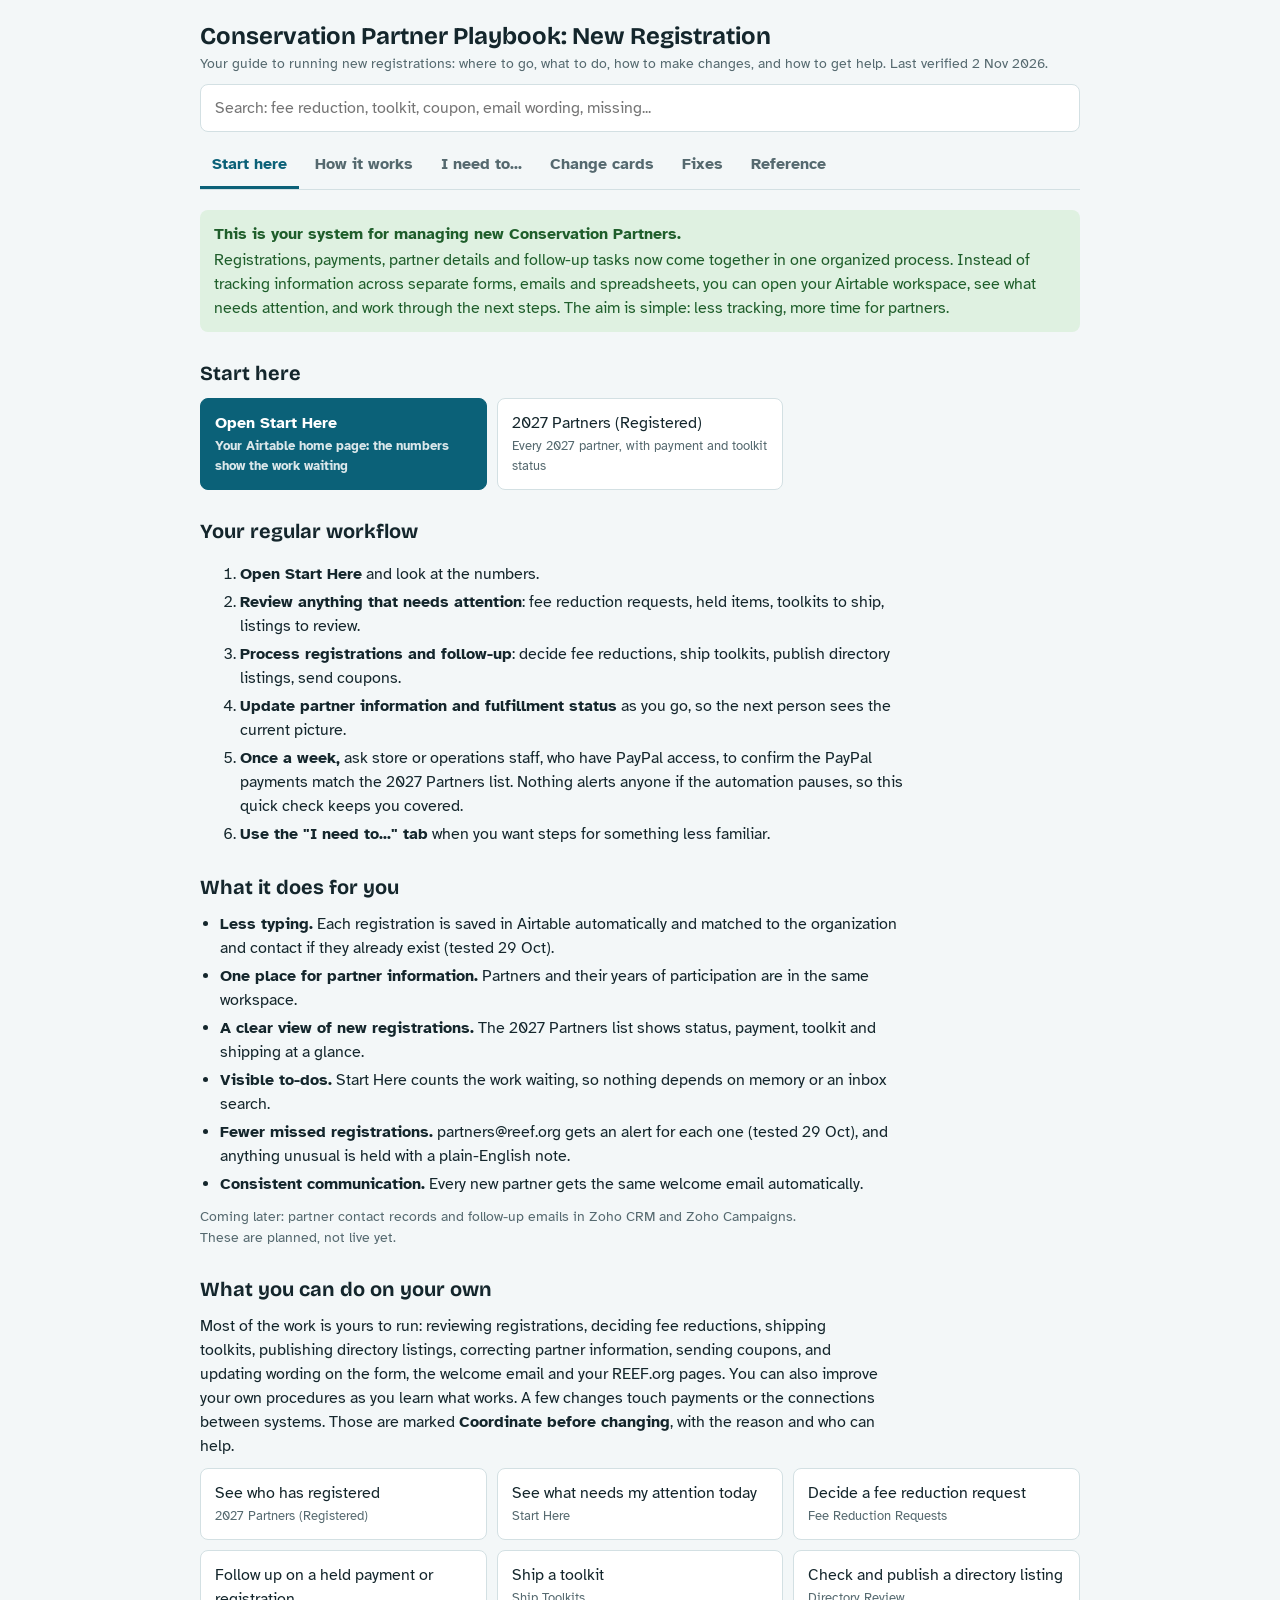
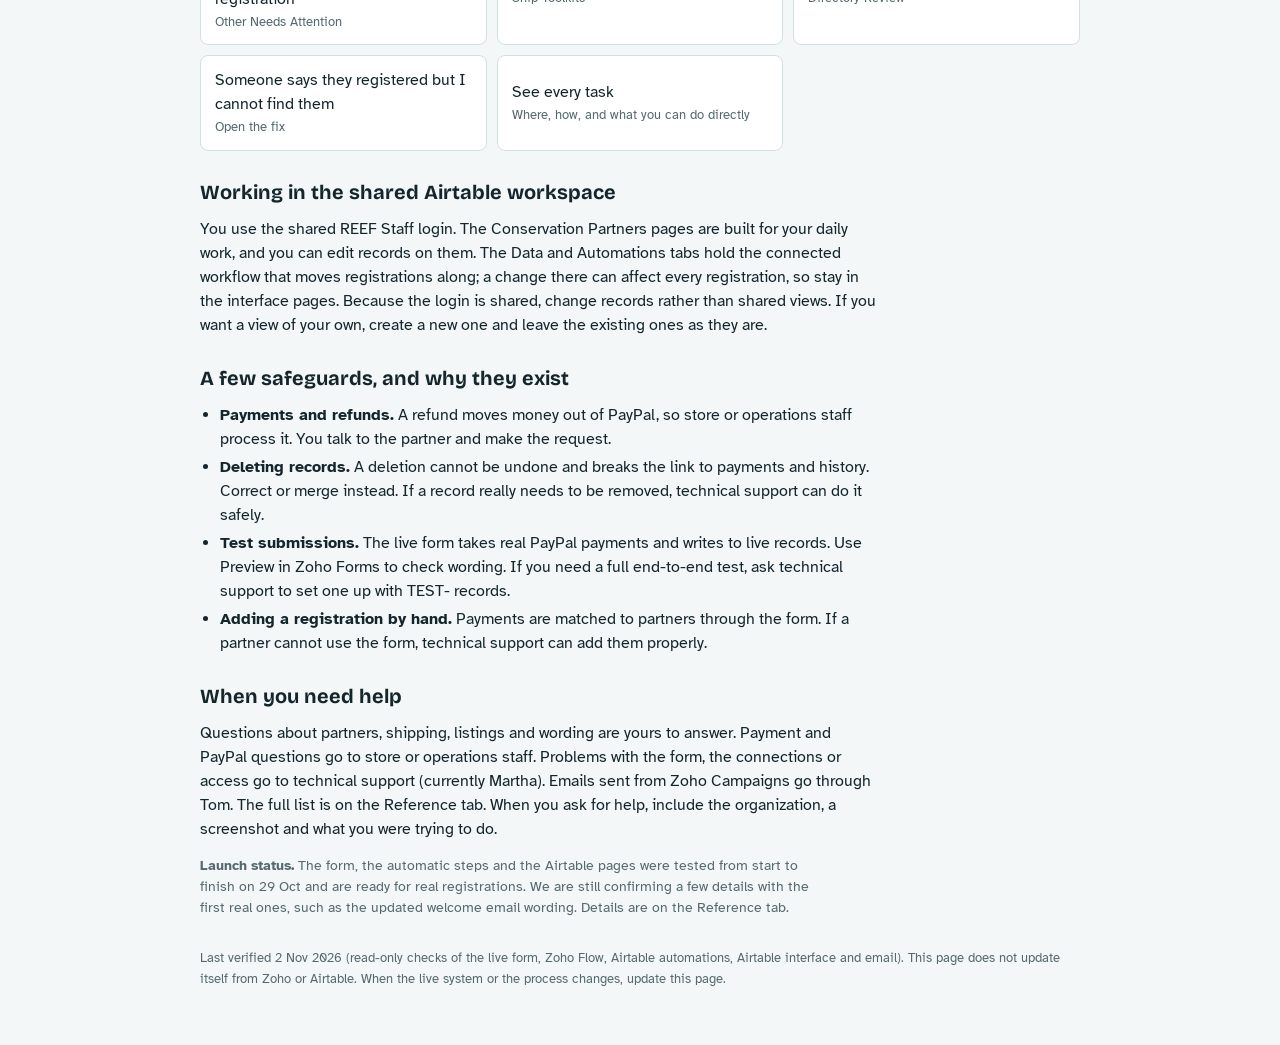
==== conservation-partners/new-registration/index.html @ e63ea948 "Initial commit: CP and Derby Program Manager Playbooks (clean history) Co-Authored-By: Claude Sonnet" ====
<!doctype html><html lang="en"><head><meta charset="utf-8"><meta name="viewport" content="width=device-width,initial-scale=1">
<title>Conservation Partner New Registration Playbook</title>
<meta name="claude:viewport-fit-sides" content="cover">
<link rel="stylesheet" href="https://fonts.googleapis.com/css2?family=Atkinson+Hyperlegible:wght@400;700&family=Bricolage+Grotesque:wght@600;700&display=swap">
<style>
/* Layout: sticky header with search and six tabs; one panel at a time; every answer is a collapsible card. */
:root{
  --bg:#f3f7f8; --surface:#ffffff; --fg:#14262c; --muted:#55696f; --line:#d3e0e3;
  --accent:#0b6178; --accent-fg:#ffffff; --accent-soft:#dff0f4;
  --ok-bg:#dff1e1; --ok-fg:#1f5e2b; --warn-bg:#fff0c9; --warn-fg:#6b4a00; --bad-bg:#fbdcd2; --bad-fg:#8a2a14;
  --plan-bg:#dce9f7; --plan-fg:#1d4a7a; --chk-bg:#e9e1f2; --chk-fg:#503074;
  --font-body:'Atkinson Hyperlegible',system-ui,-apple-system,'Segoe UI',sans-serif;
  --font-head:'Bricolage Grotesque','Atkinson Hyperlegible',system-ui,sans-serif;
}
@media (prefers-color-scheme:dark){:root:not([data-theme="light"]){
  --bg:#0f1b1f; --surface:#162529; --fg:#e4eef0; --muted:#9fb3b8; --line:#2a3f45;
  --accent:#5fc3dc; --accent-fg:#06232b; --accent-soft:#1b3a43;
  --ok-bg:#1c3a22; --ok-fg:#a9e0b1; --warn-bg:#40330c; --warn-fg:#f3d98a; --bad-bg:#4a2218; --bad-fg:#f5b5a3;
  --plan-bg:#1c3350; --plan-fg:#aac9ee; --chk-bg:#33264a; --chk-fg:#cdb6ea; color-scheme:dark}}
:root[data-theme="dark"]{
  --bg:#0f1b1f; --surface:#162529; --fg:#e4eef0; --muted:#9fb3b8; --line:#2a3f45;
  --accent:#5fc3dc; --accent-fg:#06232b; --accent-soft:#1b3a43;
  --ok-bg:#1c3a22; --ok-fg:#a9e0b1; --warn-bg:#40330c; --warn-fg:#f3d98a; --bad-bg:#4a2218; --bad-fg:#f5b5a3;
  --plan-bg:#1c3350; --plan-fg:#aac9ee; --chk-bg:#33264a; --chk-fg:#cdb6ea; color-scheme:dark}
*{box-sizing:border-box}
body{background:var(--bg);color:var(--fg);font-family:var(--font-body);font-size:16px;line-height:1.5;
  padding-left:max(16px,env(safe-area-inset-left,0px));padding-right:max(16px,env(safe-area-inset-right,0px));padding-block:0 48px}
a{color:var(--accent)}
.wrap{max-width:880px;margin:0 auto}
header{position:sticky;top:env(safe-area-inset-top,0px);background:var(--bg);z-index:5;padding:14px 0 0;border-bottom:1px solid var(--line)}
body::before{content:"";position:fixed;inset:0 0 auto;height:env(safe-area-inset-top,0px);background:var(--bg);z-index:10}
h1{font-family:var(--font-head);font-size:1.5rem;line-height:1.2;margin:0;text-wrap:balance}
.sub{color:var(--muted);font-size:.9rem;margin:2px 0 10px}
.search{width:100%;padding:11px 14px;border:1.5px solid var(--line);border-radius:8px;background:var(--surface);color:var(--fg);font:inherit}
.search:focus,.tab:focus-visible,summary:focus-visible,.btn:focus-visible,a:focus-visible{outline:3px solid var(--accent);outline-offset:2px}
nav{display:flex;gap:4px;overflow-x:auto;margin-top:10px;padding-bottom:0}
.tab{border:0;background:none;color:var(--muted);font:inherit;font-weight:700;padding:10px 12px;border-bottom:3px solid transparent;cursor:pointer;white-space:nowrap}
.tab[aria-selected="true"]{color:var(--accent);border-bottom-color:var(--accent)}
main{padding-top:20px}
.panel[hidden]{display:none!important}
h2{font-family:var(--font-head);font-size:1.25rem;margin:26px 0 10px;text-wrap:balance}
h2:first-child{margin-top:0}
p{margin:0 0 10px;max-width:68ch}
.banner{background:var(--warn-bg);color:var(--warn-fg);border-radius:8px;padding:12px 14px;margin-bottom:18px}
.banner b{display:block;margin-bottom:2px}
.grid{display:grid;grid-template-columns:repeat(auto-fill,minmax(250px,1fr));gap:10px}
.btn{display:block;text-align:left;border:1.5px solid var(--line);background:var(--surface);color:var(--fg);padding:12px 14px;border-radius:8px;font:inherit;cursor:pointer;text-decoration:none;min-width:0}
.btn:hover{border-color:var(--accent)}
.btn small{display:block;color:var(--muted);font-size:.82rem;margin-top:2px}
.btn.primary{background:var(--accent);color:var(--accent-fg);border-color:var(--accent);font-weight:700}
.flow{display:flex;gap:8px;align-items:stretch;flex-wrap:wrap;margin:6px 0 4px}
.step{flex:1 1 150px;min-width:0;border:2px solid var(--line);border-radius:10px;padding:10px 12px;background:var(--surface)}
.step b{display:block;font-size:.95rem}.step span{font-size:.84rem;color:var(--muted)}
.step em{display:block;font-style:normal;font-size:.72rem;font-weight:700;letter-spacing:.06em;text-transform:uppercase;margin-top:6px}
.step.use{border-color:#1f78b4}.step.you{border-color:#2e8b3d;background:var(--ok-bg)}.step.back{border-style:dashed}
.arrow{align-self:center;color:var(--muted);font-weight:700}
.later{margin-top:6px;border:2px dashed #c27c00;border-radius:10px;padding:10px 12px;background:var(--surface);font-size:.9rem}
details{background:var(--surface);border:1px solid var(--line);border-radius:8px;margin-bottom:8px}
summary{cursor:pointer;padding:12px 14px;font-weight:700;list-style:none;display:flex;gap:8px;align-items:center;flex-wrap:wrap}
summary::-webkit-details-marker{display:none}
summary::before{content:"\25B8";color:var(--accent);flex:0 0 auto}
details[open]>summary::before{content:"\25BE"}
.star{color:var(--accent)}
.body{padding:0 14px 14px;border-top:1px solid var(--line)}
.row{display:grid;grid-template-columns:130px 1fr;gap:4px 12px;padding:8px 0;border-bottom:1px solid var(--line)}
.row:last-child{border-bottom:0}
.row dt{color:var(--muted);font-size:.85rem;font-weight:700;margin:0}.row dd{margin:0;min-width:0;overflow-wrap:anywhere}
@media (max-width:520px){.row{grid-template-columns:1fr}}
.pill{display:inline-block;font-size:.74rem;font-weight:700;padding:2px 9px;border-radius:99px;white-space:nowrap}
.p-ok{background:var(--ok-bg);color:var(--ok-fg)}.p-warn{background:var(--warn-bg);color:var(--warn-fg)}.p-bad{background:var(--bad-bg);color:var(--bad-fg)}
.p-plan{background:var(--plan-bg);color:var(--plan-fg)}.p-chk{background:var(--chk-bg);color:var(--chk-fg)}
.filters{display:flex;gap:6px;flex-wrap:wrap;margin:0 0 12px}
.chip{border:1.5px solid var(--line);background:var(--surface);color:var(--fg);padding:6px 12px;border-radius:99px;font:inherit;font-size:.88rem;cursor:pointer}
.chip[aria-pressed="true"]{background:var(--accent);color:var(--accent-fg);border-color:var(--accent)}
.tablewrap{overflow-x:auto;border:1px solid var(--line);border-radius:8px;background:var(--surface);margin-bottom:12px}
table{border-collapse:collapse;width:100%;font-size:.9rem;min-width:520px}
th,td{text-align:left;padding:8px 10px;border-bottom:1px solid var(--line);vertical-align:top}
th{font-size:.78rem;text-transform:uppercase;letter-spacing:.05em;color:var(--muted)}
ul{padding-left:20px;margin:0 0 10px}li{margin-bottom:4px;max-width:68ch}
.note{color:var(--muted);font-size:.88rem}
.empty{color:var(--muted);padding:12px 0}
.legend{display:flex;flex-wrap:wrap;gap:6px;margin:6px 0 14px}
footer{margin-top:30px;color:var(--muted);font-size:.84rem}
@media (prefers-reduced-motion:reduce){*{scroll-behavior:auto!important}}
</style></head><body>
<style>.p-none{background:var(--line);color:var(--fg)}.p-plan.calm{opacity:.95}</style>
<div class="wrap">
<header>
  <h1>Conservation Partner Playbook: New Registration</h1>
  <div class="sub">Your guide to running new registrations: where to go, what to do, how to make changes, and how to get help. Last verified 2 Nov 2026.</div>
  <label for="q" class="note" style="position:absolute;left:-9999px">Search the playbook</label>
  <input id="q" class="search" type="search" placeholder="Search: fee reduction, toolkit, coupon, email wording, missing..." autocomplete="off">
  <nav id="tabs" role="tablist" aria-label="Playbook sections"></nav>
</header>
<main>

<section class="panel" id="p-start" role="tabpanel">
  <div class="banner" style="background:var(--ok-bg);color:var(--ok-fg)"><b>This is your system for managing new Conservation Partners.</b>Registrations, payments, partner details and follow-up tasks now come together in one organized process. Instead of tracking information across separate forms, emails and spreadsheets, you can open your Airtable workspace, see what needs attention, and work through the next steps. The aim is simple: less tracking, more time for partners.</div>

  <h2>Start here</h2>
  <div class="grid">
    <a class="btn primary" href="https://airtable.com/appCK2qlT3WHdhYKd/pbd5waKvxaMP432vF/pagVETHNblPbxwTxn" target="_blank" rel="noopener">Open Start Here<small style="color:inherit;opacity:.85">Your Airtable home page: the numbers show the work waiting</small></a>
    <a class="btn" href="https://airtable.com/appCK2qlT3WHdhYKd/pbd5waKvxaMP432vF/pagQgCykQHXegEe9K" target="_blank" rel="noopener">2027 Partners (Registered)<small>Every 2027 partner, with payment and toolkit status</small></a>
  </div>

  <h2>Your regular workflow</h2>
  <ol>
    <li><b>Open Start Here</b> and look at the numbers.</li>
    <li><b>Review anything that needs attention</b>: fee reduction requests, held items, toolkits to ship, listings to review.</li>
    <li><b>Process registrations and follow-up</b>: decide fee reductions, ship toolkits, publish directory listings, send coupons.</li>
    <li><b>Update partner information and fulfillment status</b> as you go, so the next person sees the current picture.</li>
    <li><b>Once a week,</b> ask store or operations staff, who have PayPal access, to confirm the PayPal payments match the 2027 Partners list. Nothing alerts anyone if the automation pauses, so this quick check keeps you covered.</li>
    <li><b>Use the "I need to..." tab</b> when you want steps for something less familiar.</li>
  </ol>

  <h2>What it does for you</h2>
  <ul>
    <li><b>Less typing.</b> Each registration is saved in Airtable automatically and matched to the organization and contact if they already exist (tested 29 Oct).</li>
    <li><b>One place for partner information.</b> Partners and their years of participation are in the same workspace.</li>
    <li><b>A clear view of new registrations.</b> The 2027 Partners list shows status, payment, toolkit and shipping at a glance.</li>
    <li><b>Visible to-dos.</b> Start Here counts the work waiting, so nothing depends on memory or an inbox search.</li>
    <li><b>Fewer missed registrations.</b> partners@reef.org gets an alert for each one (tested 29 Oct), and anything unusual is held with a plain-English note.</li>
    <li><b>Consistent communication.</b> Every new partner gets the same welcome email automatically.</li>
  </ul>
  <p class="note">Coming later: partner contact records and follow-up emails in Zoho CRM and Zoho Campaigns. These are planned, not live yet.</p>

  <h2>What you can do on your own</h2>
  <p>Most of the work is yours to run: reviewing registrations, deciding fee reductions, shipping toolkits, publishing directory listings, correcting partner information, sending coupons, and updating wording on the form, the welcome email and your REEF.org pages. You can also improve your own procedures as you learn what works. A few changes touch payments or the connections between systems. Those are marked <b>Coordinate before changing</b>, with the reason and who can help.</p>
  <div class="grid" id="finder"></div>

  <h2>Working in the shared Airtable workspace</h2>
  <p>You use the shared REEF Staff login. The Conservation Partners pages are built for your daily work, and you can edit records on them. The Data and Automations tabs hold the connected workflow that moves registrations along; a change there can affect every registration, so stay in the interface pages. Because the login is shared, change records rather than shared views. If you want a view of your own, create a new one and leave the existing ones as they are.</p>

  <h2>A few safeguards, and why they exist</h2>
  <ul>
    <li><b>Payments and refunds.</b> A refund moves money out of PayPal, so store or operations staff process it. You talk to the partner and make the request.</li>
    <li><b>Deleting records.</b> A deletion cannot be undone and breaks the link to payments and history. Correct or merge instead. If a record really needs to be removed, technical support can do it safely.</li>
    <li><b>Test submissions.</b> The live form takes real PayPal payments and writes to live records. Use Preview in Zoho Forms to check wording. If you need a full end-to-end test, ask technical support to set one up with TEST- records.</li>
    <li><b>Adding a registration by hand.</b> Payments are matched to partners through the form. If a partner cannot use the form, technical support can add them properly.</li>
  </ul>

  <h2>When you need help</h2>
  <p>Questions about partners, shipping, listings and wording are yours to answer. Payment and PayPal questions go to store or operations staff. Problems with the form, the connections or access go to technical support (currently Martha). Emails sent from Zoho Campaigns go through Tom. The full list is on the Reference tab. When you ask for help, include the organization, a screenshot and what you were trying to do.</p>

  <p class="note" style="margin-top:14px"><b>Launch status.</b> The form, the automatic steps and the Airtable pages were tested from start to finish on 29 Oct and are ready for real registrations. We are still confirming a few details with the first real ones, such as the updated welcome email wording. Details are on the Reference tab.</p>
</section>

<section class="panel" id="p-how" role="tabpanel" hidden>
  <h2>How a new registration moves</h2>
  <div class="flow">
    <div class="step use"><b>1. Partner registers and pays</b><span>A form on REEF.org. PayPal is inside the form.</span><em>Partners use this</em></div><div class="arrow" aria-hidden="true">&rarr;</div>
    <div class="step back"><b>2. Zoho Flow</b><span>Carries the registration to Airtable.</span><em>Runs by itself</em></div><div class="arrow" aria-hidden="true">&rarr;</div>
    <div class="step back"><b>3. Airtable sorts it</b><span>Finds or creates the partner and saves the registration. Holds anything unusual.</span><em>Runs by itself</em></div><div class="arrow" aria-hidden="true">&rarr;</div>
    <div class="step you"><b>4. Conservation Partners pages</b><span>Your lists: new partners, held items, toolkits, listings.</span><em>You work here</em></div>
  </div>
  <div class="later"><b>Coming later:</b> copying partners into Zoho CRM and Zoho Campaigns for follow-up emails. A person approves and sends. Nothing sends automatically.</div>
  <h2>What happens when someone registers</h2>
  <ol><li>The partner fills in the form and pays. After paying, they should land on a thank-you page.</li><li>Zoho Flow puts one row in the Airtable Registrations Inbox. The Inbox keeps the original submission and feeds the automation, which is why corrections go on the partner record instead.</li><li>Airtable marks it paid, finds or creates the organization and the contact, and saves a 2027 registration. Fee reduction requests wait for your decision.</li><li>Anything unusual is held with a plain note and shows on Start Here.</li><li>The partner gets a welcome email, partners@ gets an alert, and PayPal sends its own receipt.</li></ol>
  <div class="banner" style="background:var(--ok-bg);color:var(--ok-fg)"><b>Held does not mean broken</b>"Name is close to an existing partner" and "Already registered for this year" often show up on a registration that worked. Airtable holds these for a person to confirm instead of guessing. Read the note, check, then follow the Next Step.</div>
  <h2>Where messages come from</h2>
  <div class="tablewrap"><table><thead><tr><th>Message</th><th>Source</th><th>Status</th></tr></thead><tbody>
    <tr><td>Welcome email to the partner</td><td>Zoho Forms. You can edit the wording (see Change cards). Sent from Noa's profile and signed by Noa. It tells the partner to email partners@reef.org, and replies reach Noa.</td><td><span class="pill p-warn">BUILT, NOT PROVEN</span> The wording was updated after the 29 Oct test, and the sender is moving to Noa's profile. Both will be confirmed with the first real registration.</td></tr>
    <tr><td>Alert to partners@reef.org</td><td>Zoho Forms, sent from Noa's profile with the name "REEF Registration Alerts".</td><td><span class="pill p-ok">VERIFIED</span> It arrived at partners@ in the 29 Oct test. Confirm the sender on the first real one.</td></tr>
    <tr><td>Payment receipt</td><td>PayPal</td><td><span class="pill p-ok">VERIFIED</span> 29 Oct paid test.</td></tr>
    <tr><td>Coupon email</td><td>You send it, the way the team does today.</td><td><span class="pill p-none">NOT BUILT</span> Manual by design.</td></tr>
    <tr><td>Follow-up and marketing emails</td><td>Zoho Campaigns, sent by Tom.</td><td><span class="pill p-plan">PLANNED</span> Partners are not in Campaigns yet.</td></tr>
  </tbody></table></div>
  <h2>The systems in plain words</h2>
  <div class="tablewrap"><table><thead><tr><th>System</th><th>What it does for you</th><th>Do you use it?</th></tr></thead><tbody>
    <tr><td>Airtable (Conservation Partners pages)</td><td>Saves partners and registrations and shows your to-do lists.</td><td>Every day</td></tr>
    <tr><td>Registration form (Zoho Forms)</td><td>Where a partner registers and pays. Also holds the welcome email.</td><td>When you update wording</td></tr>
    <tr><td>REEF.org</td><td>Hosts the registration page, the thank-you page and the Conservation Partner pages.</td><td>When you update page content</td></tr>
    <tr><td>PayPal</td><td>Takes the payment, keeps records, sends receipts.</td><td>Not directly. Store or operations staff handle PayPal.</td></tr>
    <tr><td>Zoho Flow</td><td>Moves the registration into Airtable.</td><td>Technical support looks after it</td></tr>
    <tr><td>Zoho CRM and Campaigns</td><td>Planned: contact records and approved emails.</td><td>Not live yet</td></tr>
  </tbody></table></div>
</section>

<section class="panel" id="p-tasks" role="tabpanel" hidden>
  <h2>I need to...</h2>
  <p class="note">A star marks the everyday tasks. The label on each task tells you whether it is routine for you, needs a quick coordination step because it touches payments or connected systems, or needs technical support.</p>
  <div class="legend"><span class="pill p-ok">Manage directly</span><span class="pill p-warn">Coordinate before changing</span><span class="pill p-plan">Technical support</span></div>
  <div class="filters" id="tfilters" role="group" aria-label="Filter tasks"></div>
  <div id="tasklist"></div>
</section>

<section class="panel" id="p-changes" role="tabpanel" hidden>
  <h2>How to make changes</h2>
  <div class="banner" style="background:var(--ok-bg);color:var(--ok-fg)"><b>Wording, content and your own procedures are yours to change.</b>Changes that touch payments or the connections between systems get a quick coordination step, so registrations keep flowing. Each card says what you can change, where to go, how, what to check afterward, and when to bring in help. The first time you make a Zoho email or form change, do it with technical support alongside so you both see it work. That is a one-time training step. After that, it is yours.</div>
  <div id="changelist"></div>
</section>

<section class="panel" id="p-fixes" role="tabpanel" hidden>
  <h2>Common questions and fixes</h2>
  <p class="note">Most of these you can resolve yourself. When you do need help, take a screenshot and note the time and the organization name first.</p>
  <div id="fixlist"></div>
</section>

<section class="panel" id="p-ref" role="tabpanel" hidden>
  <h2>What is working now</h2>
  <div class="legend"><span class="pill p-ok">VERIFIED</span><span class="pill p-warn">BUILT, NOT PROVEN</span><span class="pill p-plan">PLANNED</span><span class="pill p-none">NOT BUILT</span><span class="pill p-chk">NEEDS CHECK</span></div>
  <p class="note">VERIFIED means checked and working. BUILT, NOT PROVEN means it exists and was tested with test records but has not run for a real registration yet. PLANNED is designed but not live. NOT BUILT means it does not exist, so it is done by hand.</p>
  <div class="tablewrap"><table><thead><tr><th>Area</th><th>Status</th><th>What it means for you</th></tr></thead><tbody id="nowrows"></tbody></table></div>

  <h2>Key facts</h2>
  <div class="tablewrap"><table><tbody>
    <tr><td>Fee</td><td>$100 a year, not tax-deductible, with an optional donation. Nonprofits may ask for a fee reduction; approved partners get no toolkit and no coupon for now.</td></tr>
    <tr><td>Year rule</td><td>A partner who joins after 1 July of the year before counts as new for the next full calendar year. Partner status for 2027 runs to 31 Dec 2027.</td></tr>
    <tr><td>Toolkits</td><td>Volunteer Fish Survey Project Curriculum, Starter Kit, Survey Paper (30 sheets), Color ID Card, Invasive Lionfish. The Lionfish toolkit hides the region question, so a blank region on Lionfish is expected.</td></tr>
    <tr><td>Coupons</td><td>Made by hand. A paid new partner gets a one-time code for 10% off a store purchase of $250 or more. Partners with a fee reduction get no code.</td></tr>
    <tr><td>Invoices</td><td>A partner who asks for an invoice does not use the form. Make an Asana task for Christy to make the invoice. $100, due in 30 days. Nothing is shipped or sent until it is paid.</td></tr>
    <tr><td>Dates</td><td>No fixed registration deadline is recorded.</td></tr>
  </tbody></table></div>

  <h2>Who does what</h2>
  <div class="tablewrap"><table><thead><tr><th>Kind of work</th><th>Who</th></tr></thead><tbody>
    <tr><td>Routine program management: registrations, fee reduction decisions, toolkits, directory listings, partner questions</td><td>Noa Parks (Citizen Science Coordinator), with program oversight and history from Janna (Citizen Science Manager)</td></tr>
    <tr><td>Content and communication: page text, form instructions, welcome email wording, coupon emails, your own procedures</td><td>The program team</td></tr>
    <tr><td>Changes that may affect connected systems: form questions and choices, embedded form, payment field</td><td>The program team, with a quick technical check</td></tr>
    <tr><td>Financial and policy decisions: fee amount, refund rules, invoicing policy</td><td>Coordinate with leadership and operations staff</td></tr>
    <tr><td>Technical administration and troubleshooting: Zoho Flow, Airtable automations, connections, access</td><td>Technical support (currently Martha)</td></tr>
  </tbody></table></div>

  <h2>Manage directly, coordinate, or get technical support</h2>
  <div class="tablewrap"><table><thead><tr><th>Area</th><th>Label</th><th>Why</th></tr></thead><tbody>
    <tr><td>Daily review, fee reduction decisions, toolkits, directory listings, partner corrections, coupons, partner emails</td><td><span class="pill p-ok">Manage directly</span></td><td>Routine program work that does not change connected systems or policy.</td></tr>
    <tr><td>Wording on the form, the welcome email and REEF.org pages</td><td><span class="pill p-ok">Manage directly</span></td><td>Content only. Keep the embedded form block and any ${zf:...} fill-ins in emails as they are.</td></tr>
    <tr><td>Adding, removing or restructuring questions or choices</td><td><span class="pill p-warn">Coordinate before changing</span></td><td>Airtable matches answers by question and choice names, so a structure change needs a quick check.</td></tr>
    <tr><td>Fee amount, fee options, refund rules, invoicing policy</td><td><span class="pill p-warn">Coordinate before changing</span></td><td>These are organizational decisions, and the PayPal field has to match them.</td></tr>
    <tr><td>Refunds</td><td><span class="pill p-warn">Coordinate before changing</span></td><td>Store or operations staff process the money.</td></tr>
    <tr><td>Zoho Flow, Airtable automations, the Data tab, sender and recipient setup, PayPal connection, access</td><td><span class="pill p-plan">Technical support</span></td><td>These carry registrations and payments between systems.</td></tr>
  </tbody></table></div>

  <h2>Who can help</h2>
  <div class="tablewrap"><table><thead><tr><th>You need</th><th>Who</th><th>Bring</th></tr></thead><tbody>
    <tr><td>Answers about partners, shipping, listings, wording</td><td>Noa and Janna</td><td>The partner record.</td></tr>
    <tr><td>Refunds and payment questions</td><td>Store or operations staff (they have PayPal access)</td><td>Organization, amount, PayPal transaction ID.</td></tr>
    <tr><td>Form, email setup, automations, connections, access</td><td>Technical support: Martha. A backup contact is still to be named.</td><td>The record or page, a screenshot, and what you were trying to do.</td></tr>
    <tr><td>Zoho Campaigns emails and lists</td><td>Tom</td><td>The audience and the message.</td></tr>
    <tr><td>Page or site problems that editing cannot fix</td><td>Website support (REEF's backend developer, who has limited availability, so routine page edits are yours)</td><td>The page address and a screenshot.</td></tr>
  </tbody></table></div>

  <h2>Help us improve the workflow</h2>
  <p>This system is a foundation, not a finished product. If something feels cumbersome, confusing or unnecessarily manual, flag it. The goal is to keep improving the workflow so it supports the way the program actually works. Decide which kind of change it is:</p>
  <ul>
    <li><b>Something you can change yourself:</b> wording, content, your own procedures. Just do it.</li>
    <li><b>An interface improvement you would like:</b> a new view, a clearer label, a missing column.</li>
    <li><b>A new automation that could save time.</b></li>
    <li><b>A problem that needs troubleshooting:</b> use the Fixes tab first.</li>
    <li><b>A policy decision that needs a wider conversation:</b> fees, refunds, invoicing.</li>
  </ul>
  <p>For the middle three, add a short task to the Conservation Partners project in Asana: what you were trying to do and what would help.</p>

  <h2>Still being set up</h2>
  <ul id="setup"></ul>

  <h2>What is still manual</h2>
  <ul><li>Coupons, toolkit shipping, directory publishing and partner replies are done by hand.</li><li>No alert tells anyone if the automation stops, and unpaid or abandoned payments are not logged. The weekly PayPal check covers this for now.</li><li>Partners cannot yet edit their own directory listing. A test version exists and is not in use.</li><li>No real new registration has come through the live form yet, so the first few are worth a close look.</li></ul>

  <details class="item" data-text="technical status detail test dates run counts automation flow history"><summary><span>Technical status detail (test dates, run counts, build notes)</span></summary>
    <div class="tablewrap" style="margin-top:10px"><table><thead><tr><th>Piece</th><th>Status</th><th>Detail</th></tr></thead><tbody id="statusrows"></tbody></table></div>
    <p class="note">Basis: read-only checks on 2 Nov 2026 of the public form and pages, Zoho Forms settings, Zoho Flow history, Airtable automation run history and interface pages, the Registrations Inbox, and Gmail; plus the 29 Oct test results where a line says so.</p>
  </details>

  <h2>All links</h2>
  <ul id="links"></ul>
</section>

<footer>Last verified 2 Nov 2026 (read-only checks of the live form, Zoho Flow, Airtable automations, Airtable interface and email). This page does not update itself from Zoho or Airtable. When the live system or the process changes, update this page.</footer>
</main>
</div>

<script>
var CI='https://airtable.com/appCK2qlT3WHdhYKd/pbd5waKvxaMP432vF/';
var PERM={ok:['Manage directly','p-ok'],warn:['Coordinate before changing','p-warn'],bad:['Technical support','p-plan']};
var STAT={ok:['VERIFIED','p-ok'],built:['BUILT, NOT PROVEN','p-warn'],plan:['PLANNED','p-plan'],none:['NOT BUILT','p-none'],chk:['NEEDS CHECK','p-chk']};
var TASKS=[
 {t:'See who has registered',s:1,w:['2027 Partners (Registered)',CI+'pagQgCykQHXegEe9K'],h:'Shows each partner with status, fee option, amount paid, donation, toolkit and shipping status. A new registration appears here once it is paid.',p:'ok',st:'ok',n:'No real new registrations yet.'},
 {t:'See what needs my attention today',s:1,w:['Start Here',CI+'pagVETHNblPbxwTxn'],h:'Each number is work waiting. Zero does not cover hand work: coupons, directory listings, partner replies.',p:'ok',st:'ok'},
 {t:'Decide a fee reduction request',s:1,w:['Fee Reduction Requests',CI+'pagFR0b30onXOmGu6'],h:'These decisions are yours. Read the reason. To approve: tick Fee Reduction Approved, then set Processing Status to New. To decline: set Staff Decision and add a Staff Note. Approved partners get no toolkit and no coupon for now.',p:'ok',st:'built',n:'The Airtable steps were tested with test records. A real request has not come through yet.'},
 {t:'Follow up on a held payment or registration',s:1,w:['Other Needs Attention',CI+'pagKNiYuQSgmnLV4K'],h:'Read "Plain-English Issue" and "Next Step" and follow it. Most held items are routine checks. The Fixes tab covers each kind. If money needs to go back to a partner, store or operations staff process the refund; you handle the conversation.',p:'ok',st:'ok',help:'Payment problems: store or operations staff. Record problems: technical support.'},
 {t:'Ship a toolkit',s:1,w:['Ship Toolkits',CI+'pag7xtQ9ca8Gv7Zbz'],h:'Lists paid or confirmed partners who chose a toolkit and are not shipped. Ship it, then set Fulfillment Status to Sent.',p:'ok',st:'built',n:'Shipping itself is by hand.'},
 {t:'Check and publish a directory listing',s:1,w:['Directory Review',CI+'pag0EH8lm1aceIW4F'],h:'Check the listing and the Directory Gaps column, publish on reef.org, then set Directory Review Status.',p:'ok',st:'built',help:'Website support if the page will not save.'},
 {t:'Find one partner',w:['All Partners (All Years)',CI+'pagJcbUmhazUyPnCY'],h:'Search by organization name. Shows every year a partner was active.',p:'ok',st:'ok'},
 {t:'Correct a partner name, address or contact',w:['Edit a Partner Record (2027)',CI+'pagnEFcZG9rSTwPrP'],h:'Use this page for routine corrections. The Registrations Inbox keeps the original submission and feeds the automation, so corrections go on the partner record instead.',p:'ok',st:'ok'},
 {t:'Give a new partner their coupon',w:null,h:'Same as the team does today, by hand. A partner who paid gets a one-time code: 10% off a store purchase of $250 or more, with a partner-specific name plus the year (for example EXAMPLE2027). Create it in the reef.org store and email it to the partner. A partner with a fee reduction gets no code.',p:'ok',st:'none',n:'Where the team records which codes were sent is not written here yet.'},
 {t:'Handle a partner who wants to pay by invoice',w:null,h:'Do not send them to the form. Create an Asana task for Christy to make the invoice: organization, billing contact and email, $100 (due in 30 days), and the toolkit they want. Hold the toolkit and any other follow-up until the invoice is paid, then let the team know so the registration can be entered.',p:'ok',st:'built',n:'How a paid invoice becomes a registration in Airtable is still being set up.',help:'Technical support (Martha), to add the paid registration properly.'},
 {t:'Find a partner logo',w:null,h:'Logos uploaded on the form are saved directly to a folder in Noa’s Dropbox.',p:'ok',st:'built',n:'Confirm the first logo arrives there.'},
 {t:'Update page content on REEF.org',w:null,h:'Edit text, headings, links, buttons and photos on your Conservation Partner pages as part of running the program. Steps are on the Change cards tab. Keep the embedded registration form block in place while you edit around it.',p:'ok',st:'built',n:'Tested on the Conservation Partners landing page. Not yet tested on the registration page with the embedded form.',help:'Website support if the editor will not load or save.'},
 {t:'Change the wording of the form or the welcome email',w:['Zoho Forms','https://forms.zoho.com/'],h:'Wording, help text and instructions are yours to update. Follow the two cards on the Change cards tab.',p:'ok',st:'built',n:'The first time, do it with technical support alongside as a one-time check.'},
 {t:'Add, remove or restructure a form question or choice',w:null,h:'Wording is yours. If you want to add, remove or restructure a question or a list of choices that feeds Airtable, arrange a quick technical check first so the connection keeps working. Bring what you want to change and why.',p:'warn',why:'Airtable matches answers by question and choice names. Renaming or removing one can send a registration to Needs Attention or drop its data.',help:'Technical support (Martha).'},
 {t:'Change the fee, fee options or payment settings',w:null,h:'Fee amounts and refund rules are organizational decisions, and the PayPal field in the form must match them. Agree the change with leadership and operations staff, then technical support updates and tests the form.',p:'warn',why:'The amount a partner pays and the amount Airtable records must stay in step.',help:'Technical support (Martha), after the decision.'},
 {t:'Check whether the automation stopped',w:null,h:'Once a week, ask store or operations staff to confirm the PayPal payments match the 2027 Partners list. If a payment has no partner after about 10 minutes, see the first Fix.',p:'ok',st:'none',n:'No automatic alert exists yet. You do not have PayPal access, so store or operations staff help with this.'},
 {t:'Suggest an improvement',w:null,h:'Add a short task to the Conservation Partners project in Asana: what you were trying to do and what would help. See "Help us improve the workflow" on the Reference tab.',p:'ok'}
];
var FIXES=[
 ['Someone says they registered, but I cannot find them','The registration may not have finished, may be under a different spelling, or may be held.','Start Here, then 2027 Partners (Registered) and Other Needs Attention. Try other spellings of the organization and the email. Check the partners@ inbox for the alert. Ask store or operations staff to check PayPal for the payment.','Wait about 10 minutes after a payment, then search again. Tell the partner you are checking. If PayPal shows the payment and Airtable has nothing, it is a connection problem.','You find the record, the held item, or the PayPal payment.','A payment is in PayPal but nothing is in Airtable after 10 minutes. Send the organization, email, time, PayPal transaction ID and a screenshot.','Technical support (Martha).'],
 ['A partner paid twice','A partner paid more than once, or paid after already registering for the year.','Other Needs Attention. The note says "PAID BUT HELD" and "Already registered for this year". Ask store or operations staff to confirm in PayPal that both payments exist.','Talk to the partner. The standard approach is a refund of the extra payment, which store or operations staff process because it moves money out of PayPal. If the partner says in writing that they want the extra as a donation, note that on the record.','There is one 2027 registration for the partner, and the refund or donation is noted.','The partner asks for an exception, or two payments exist for different organizations.','Store or operations staff. Technical support if the records look wrong.'],
 ['A held item says the payment was low or not confirmed','The amount was lower than the fee, or the payment could not be confirmed.','Other Needs Attention, then ask store or operations staff to look the payment up in PayPal.','Low payment: once store or operations staff confirm the amount, if the partner owes a balance, contact them for the rest, then follow the Next Step. Not confirmed: if store or operations staff see it as paid in PayPal, update the status the way the Next Step says. If it is pending or failed, contact the partner.','The item leaves the queue.','PayPal and Airtable disagree and you cannot tell why, or a payment looks disputed.','Store or operations staff for payment questions. Technical support if the record looks wrong.'],
 ['A partner did not get the welcome email','The email may be in spam, or the address on the record may be wrong. It comes through Zoho Forms, so spam filters sometimes catch it.','The email address on the partner record, and the partner’s spam folder.','Email the partner from partners@ to confirm the registration once it shows on the 2027 list. If the address is wrong, correct it on Edit a Partner Record. A re-send from Zoho has not been tested.','The partner has the confirmation, or the record shows the right address.','Several partners report the same thing. That points to the email setup.','Technical support (Martha).'],
 ['A toolkit has no address or no region','Other Needs Attention shows "Toolkit chosen but no shipping address" or "no region".','The partner record and the toolkit chosen. The Lionfish toolkit has no region on purpose.','Email the partner from partners@ for the missing detail, add it on the record, then set Processing Status to New.','The record appears on Ship Toolkits.','A Lionfish registration shows an error. Screenshot it and leave the numbers as they are.','Technical support (Martha).'],
 ['A name looks close to a partner we already have','Airtable found a similar organization name and held the registration instead of guessing.','Other Needs Attention says "Name is close to an existing partner". Open All Partners and compare names, contacts and websites.','Follow the Next Step. You and Janna know these partners, so you can usually tell. Records are not linked automatically; avoid creating a second record for the same partner.','You know whether it is the same partner, and the registration sits with the right organization.','You cannot tell, or two records need to be merged.','Janna for program history. Technical support for merging records.'],
 ['The registration page looks broken','The form may not be loading, or a recent page edit may have disturbed it.','Open reef.org/Register-CP-2027 in a private window. Does the form load? Does the PayPal button appear after choosing a paid option?','Take a screenshot with the time and the page address. Reload once and try a second browser. If someone just edited the page, open its Revisions tab and go back to the version before.','The form loads and the PayPal button appears.','The form still does not load. A fallback for partners while it is down is not set up yet.','Technical support (Martha); website support for the site itself.']
];
var CHANGES=[
 {t:'Change the welcome email wording',can:'The subject line and the wording of the message.',where:'Zoho Forms, the form "2027 Conservation Partner Registration (New)", Settings, Email, New Record tab, template "My Template".',
  steps:['Open Zoho Forms and find "2027 Conservation Partner Registration (New)". Use the one without TEST CLONE in the name.','Point at the form and click Settings under its name.','Under Email & Notifications, click Email. Stay on the New Record tab.','"My Template" is the welcome email to the partner. Point at it and click the pencil icon on the right. Leave the trash can and the green switch alone.','Change the subject line or the words in the message box. Keep anything that looks like ${zf:Name.First} or ${zf:SingleLine} exactly as it is. Those fill in the partner’s name and organization.','Leave From, From Name and To as they are. Click Save at the bottom right. Cancel throws your changes away.'],
  check:'No test send has been confirmed, so reread the message in the editor before you save. When the first real registration arrives, confirm with that partner that the email came through and reads well. The change applies to the very next registration.',
  coord:'If the From name or address, the To field, or the green switch needs changing, or you want a message sent to someone else, get technical support.',
  train:'First time: make the change with technical support alongside so you both see it work. After that, you can make email wording changes on your own.'},
 {t:'Change help text or instructions on the form',can:'Question titles, the small help text under a question, and instruction blocks.',where:'Zoho Forms, the same form, Builder (left bar).',
  steps:['Open the form as above and click Builder in the left bar.','Click the text you want to change and type the new words.','Click Preview at the top right to see how it looks. The preview is only for looking, so do not submit it.','The Builder has no Save button (checked 2 Nov), so treat every edit as live.'],
  check:'Open reef.org/Register-CP-2027 in a private window and read the new wording. Confirm the form still loads and the PayPal button still appears.',
  coord:'If new wording changes what a question means, or you want to add, remove or restructure questions or choices, see the Add, remove or restructure card. Leave the PayPal payment field as it is.',
  train:'First time: do it with technical support alongside. After that, it is yours.'},
 {t:'Correct a partner’s information',can:'Name, address, contact details and other fields shown on the record page.',where:'Edit a Partner Record (2027) page in the Conservation Partners interface.',
  steps:['Open Edit a Partner Record (2027) from the links on the Reference tab.','Find the partner and open the record.','Edit the fields the page shows and save.','Make corrections on this record rather than on the Registrations Inbox row. The Inbox keeps the original submission and supports the automated workflow.'],
  check:'Reopen the record, or search the new spelling in All Partners.',
  coord:'If a field you need is not on the page, or you cannot edit one, that is an access or page fix to request from technical support.',
  train:'Routine task. Use it whenever a partner’s details change.',st:'ok'},
 {t:'Change who the emails come from',can:'The From name and address on the welcome email and the alert.',where:'Zoho Forms, the same form, Settings, Email, both templates (the welcome email and the alert to partners@).',
  steps:['Open the template with the pencil icon, as in the welcome email card.','Change the From address and From Name. Zoho only offers addresses it has verified as senders.','Save, then do the same in the second template.'],
  check:'On the next real registration, confirm the welcome email and the alert come from the right sender and that replies go to the right person.',
  coord:'If an address does not appear in the From list, technical support can get it verified.',
  train:'Both emails are set to send from Noa’s profile. Use this card if that ever needs to change.',st:'built'},
 {t:'Update page content on REEF.org',can:'Text, headings, links, buttons and photos on Conservation Partner pages.',where:'The page on reef.org: sign in, open the page, click the Edit tab.',
  steps:['Sign in to reef.org, open the page and click the Edit tab. The editor takes 15 to 30 seconds to load.','Stay in the visual editor. Skip Disable rich-text and the Source button.','Click in the text and type. To change a button, double-click it to open the Button dialog (text, link, style).','To swap a photo: Content, Files, Add file to upload it. Then click the photo, click the Image button, paste its address (/sites/default/files/ plus the file name) and write new alternative text. Skip the picture-frame Media button; it has not been tested on these pages.','Before you save, scroll to Revision information, tick Create new revision and add a short note. Save.'],
  check:'Open the page in a private window and read it through. On the registration page, also confirm the form still loads and the PayPal button appears. To undo anything, open the Revisions tab and go back to an earlier version.',
  coord:'Keep the embedded registration form block in place while you edit the text around it. If you want to move, replace or restyle the form block, change a redirect, or edit the page address, check with website support first.',
  train:'Tested on the Conservation Partners landing page (10 Oct). Not yet tested on the registration page with the embedded form.',st:'built'},
 {t:'Add, remove or restructure a form question or choice',can:'Wording is always yours. Structure changes (adding, removing, reordering or renaming questions and choices such as toolkits, region and fee options) need a quick technical check.',where:'Zoho Forms, the same form, Builder.',
  steps:['Write down what you want to change and why.','Contact technical support. They check how the field feeds Airtable, make or review the change, and test it with a TEST- registration.','Once it is confirmed, announce it to the team and update this playbook if the steps change.'],
  check:'A test registration lands in Airtable with every answer in the right column and nothing held.',
  coord:'Why: Airtable matches answers by question and choice names. A rename or removal can send registrations to Needs Attention or drop their data. A quick check keeps the connection intact.',
  train:'Coordinate before changing.',st:'warn'},
 {t:'Change the fee, fee options or payment settings',can:'Proposals are welcome. The change itself needs agreement and a technical update.',where:'Zoho Forms, Builder, the payment field, plus the policy decision.',
  steps:['Agree the new amount or option with leadership and operations staff.','Ask technical support to update the PayPal field and the Airtable mapping and to run a test.','Update the Key facts on the Reference tab.'],
  check:'A test registration records the new amount, fee option and donation correctly.',
  coord:'Why: the amount a partner pays, the amount Airtable records and the refund rules must all match.',
  train:'Coordinate before changing.',st:'warn'}
];
var NOW=[
 ['Registration form and payment','ok','Partners register and pay by PayPal on REEF.org. Tested from form to Airtable on 29 Oct with a $100 fee and a $10 donation.'],
 ['Registration saved and matched in Airtable','ok','Each registration creates or matches the organization and contact and saves a 2027 registration.'],
 ['Your Conservation Partners pages','ok','Pages and filters were read on 2 Nov. You can edit records on them.'],
 ['Alert to partners@reef.org','ok','Arrived in the 29 Oct test.'],
 ['Welcome email to the partner','built','Updated wording, sent from Noa’s profile. Not yet sent for a real registration. You can edit it.'],
 ['Thank-you page after paying','built','The page is live. The automatic jump after payment was fixed on 29 Oct and has not been retested with a payment.'],
 ['Lionfish toolkit hides the region question','built','Set up 29 Oct, not yet seen with a real payment.'],
 ['Fee reduction path','built','The Airtable steps were tested with test records. A real request has not come through yet.'],
 ['Toolkit shipping and directory review','built','Lists and statuses work with test records. The shipping and publishing are by hand.'],
 ['Pay-by-invoice process','built','Agreed: you make an Asana task for Christy. Not run yet. No form option.'],
 ['Coupons for new partners','none','Done by hand, the way the team does today.'],
 ['Alert if the automation stops','none','Not built. The weekly PayPal check covers it for now.'],
 ['Logos saved to Noa’s Dropbox','built','Uploaded logos go directly to a folder in Noa’s Dropbox. Confirm the first one arrives.'],
 ['Zoho CRM and Campaigns for partners','plan','A sync is drafted and switched off. Nothing syncs or sends yet.'],
 ['Partners editing their own directory listing','plan','A test version exists and is not in use.']
];
var STATUS=[
 ['Public registration page (reef.org/Register-CP-2027)','ok','Loads publicly (checked 2 Nov). Whether it is linked from the site menu has not been checked.'],
 ['The form: questions, $100 fee, optional donation, fee reduction option','ok','Read on the public form 2 Nov. Nothing was submitted.'],
 ['Paying by PayPal inside the form','ok','29 Oct paid test ($100 fee plus $10 donation) worked from form to Airtable.'],
 ['Lionfish toolkit hides the region question','built','Set up 29 Oct. Never tested with a real payment.'],
 ['Thank-you page (reef.org/Thank-You-CP-2027)','ok','Page is live with its text (checked 2 Nov).'],
 ['Automatic jump to the thank-you page after paying','built','Fixed on 29 Oct and not retested with a payment.'],
 ['Welcome email to the partner','built','Rewritten after the 29 Oct test. No live send yet with this wording. Set up to send from Noa’s profile so replies reach Noa; confirm on the first real registration.'],
 ['Alert to partners@reef.org','ok','Arrived at partners@ in the 29 Oct test. Settings re-checked 2 Nov.'],
 ['Zoho Flow: CP Registration (New) to Airtable','ok','On. Last 7 days: 2 runs, 2 succeeded, 0 failed (both 29 Oct tests).'],
 ['Airtable automations (process submission, mark paid)','ok','Deployed. Recent runs all succeeded; no failed runs found 2 Nov.'],
 ['Conservation Partners interface (14 pages)','ok','Pages and their filters read 2 Nov.'],
 ['Real new registrations so far',null,'None yet. The Registrations Inbox has no Conservation Partner rows (checked 2 Nov).'],
 ['Fee reduction (waiver) path','built','Built and shown on Start Here. Airtable steps tested with test records; never run for a real request.'],
 ['Coupons for new partners','none','Not automated, by design. The team makes the code by hand. 16 partner-specific codes exist from the master list.'],
 ['Toolkit shipping and directory publishing','built','Lists exist. The work itself is by hand.'],
 ['Logo upload and saving','built','Each uploaded logo goes directly to a folder in Noa’s Dropbox. Confirm the first one arrives.'],
 ['Alert if the automation fails; log of abandoned payments','none','Not built.'],
 ['Zoho CRM and Campaigns for partners','plan','A sync Flow is drafted and off. Nothing syncs and nothing sends.'],
 ['Partners editing their own directory listing','plan','A test version exists and is not in use.'],
 ['Pay-by-invoice option','built','Process agreed 2 Nov: you make an Asana task for Christy to make the invoice. Never run. No form option.']
];
var SETUP=[
 'Technical support is Martha. A backup contact is still to be named.',
 'The welcome email and the alert are set to send from Noa’s profile. Confirm on the first real registration that both come from Noa and that replies reach her.',
 'Uploaded logos go directly to a folder in Noa’s Dropbox. Confirm the first one arrives.',
 'PayPal: store or operations staff handle PayPal questions, refunds and the weekly payment check.',
 'How a paid invoice becomes a registration, and where the team records coupon codes sent, are still being written down.'
];
var LINKS=[['Conservation Partners interface (home)',CI],['Start Here',CI+'pagVETHNblPbxwTxn'],['2027 Partners (Registered)',CI+'pagQgCykQHXegEe9K'],['Fee Reduction Requests',CI+'pagFR0b30onXOmGu6'],['Other Needs Attention',CI+'pagKNiYuQSgmnLV4K'],['Ship Toolkits',CI+'pag7xtQ9ca8Gv7Zbz'],['Directory Review',CI+'pag0EH8lm1aceIW4F'],['Edit a Partner Record (2027)',CI+'pagnEFcZG9rSTwPrP'],['All Partners (All Years)',CI+'pagJcbUmhazUyPnCY'],['Dashboard',CI+'pag8WIHP6KgD6SPcN'],['Zoho Forms','https://forms.zoho.com/'],['Registration page on REEF.org','https://www.reef.org/Register-CP-2027'],['Thank-you page on REEF.org','https://www.reef.org/Thank-You-CP-2027'],['Renewal page on REEF.org (separate Renewal playbook planned)','https://www.reef.org/Renew-CP-2027']];
var TABS=[['start','Start here'],['how','How it works'],['tasks','I need to...'],['changes','Change cards'],['fixes','Fixes'],['ref','Reference']];

function esc(s){return String(s).replace(/&/g,'&amp;').replace(/</g,'&lt;').replace(/>/g,'&gt;')}
function pill(m,k){return '<span class="pill '+m[k][1]+'">'+m[k][0]+'</span>'}
function row(a,b){return '<div class="row"><dt>'+a+'</dt><dd>'+b+'</dd></div>'}
function card(title,inner,badges,extra){return '<details class="item" data-text="'+esc((title+' '+inner.replace(/<[^>]+>/g,' ')).toLowerCase())+'"><summary>'+(extra||'')+'<span>'+esc(title)+'</span>'+(badges||'')+'</summary><dl class="body" style="margin:0">'+inner+'</dl></details>'}
var $=function(i){return document.getElementById(i)};

function renderTasks(filter){
  var out='';
  TASKS.forEach(function(k){
    if(filter==='star'&&!k.s)return; if(filter&&filter!=='star'&&filter!=='all'&&k.p!==filter)return;
    var inner=row('Where',k.w?'<a href="'+k.w[1]+'" target="_blank" rel="noopener">'+esc(k.w[0])+'</a>':'See the steps below')+row('How',esc(k.h))+row('Label',pill(PERM,k.p));
    if(k.why)inner+=row('Why',esc(k.why));
    if(k.st)inner+=row('Status',pill(STAT,k.st)+(k.n?' <span class="note">'+esc(k.n)+'</span>':''));
    else if(k.n)inner+=row('Note',esc(k.n));
    if(k.help)inner+=row('If you need help',esc(k.help));
    out+=card(k.t,inner,pill(PERM,k.p),k.s?'<span class="star" title="Everyday task" aria-label="Everyday task">&#9733;</span>':'');
  });
  $('tasklist').innerHTML=out||'<div class="empty">No tasks match this filter.</div>';
}
function init(){
  $('tabs').innerHTML=TABS.map(function(t){return '<button class="tab" role="tab" data-tab="'+t[0]+'" aria-selected="false">'+t[1]+'</button>'}).join('');
  $('finder').innerHTML=TASKS.filter(function(k){return k.s}).map(function(k){return '<a class="btn" href="'+k.w[1]+'" target="_blank" rel="noopener">'+esc(k.t)+'<small>'+esc(k.w[0])+'</small></a>'}).join('')
    +'<button class="btn" data-go="fixes">Someone says they registered but I cannot find them<small>Open the fix</small></button><button class="btn" data-go="tasks">See every task<small>Where, how, and what you can do directly</small></button>';
  $('tfilters').innerHTML=[['all','All'],['star','Everyday'],['ok','Manage directly'],['warn','Coordinate before changing'],['bad','Technical support']].map(function(f,i){return '<button class="chip" data-f="'+f[0]+'" aria-pressed="'+(i===0)+'">'+f[1]+'</button>'}).join('');
  renderTasks('all');
  $('changelist').innerHTML=CHANGES.map(function(c){
    var inner=row('What you can change',esc(c.can))+row('Where to go',esc(c.where))+row('How','<ol style="margin:0;padding-left:20px">'+c.steps.map(function(x){return '<li>'+esc(x)+'</li>'}).join('')+'</ol>')+row('Check afterward',esc(c.check))+row('When to get help',esc(c.coord))+row('Note',esc(c.train));
    var st=c.st||'built';
    var badge=(st==='warn')?pill(PERM,'warn'):pill(STAT,st);
    return card(c.t,inner+(st==='warn'?'':row('Status',pill(STAT,st))),badge)}).join('');
  $('fixlist').innerHTML=FIXES.map(function(f){return card(f[0],row('What happened',esc(f[1]))+row('What to check',esc(f[2]))+row('What you can do',esc(f[3]))+row('Confirm it is resolved',esc(f[4]))+row('Get help when',esc(f[5]))+row('Who can help',esc(f[6])))}).join('');
  $('nowrows').innerHTML=NOW.map(function(s){return '<tr><td>'+esc(s[0])+'</td><td>'+pill(STAT,s[1])+'</td><td>'+esc(s[2])+'</td></tr>'}).join('');
  $('statusrows').innerHTML=STATUS.map(function(s){return '<tr><td>'+esc(s[0])+'</td><td>'+(s[1]?pill(STAT,s[1]):'')+'</td><td>'+esc(s[2])+'</td></tr>'}).join('');
  $('setup').innerHTML=SETUP.map(function(l){return '<li>'+esc(l)+'</li>'}).join('');
  $('links').innerHTML=LINKS.map(function(l){return '<li><a href="'+l[1]+'" target="_blank" rel="noopener">'+esc(l[0])+'</a></li>'}).join('');
}
function show(id){
  if(!document.getElementById('p-'+id))id='start';
  TABS.forEach(function(t){var p=$('p-'+t[0]);p.hidden=(t[0]!==id)});
  Array.prototype.forEach.call(document.querySelectorAll('.tab'),function(b){b.setAttribute('aria-selected',String(b.getAttribute('data-tab')===id))});
  var r=$('results'); if(r)r.remove();
  window.scrollTo(0,0);
}
function go(id){try{location.hash=id}catch(e){} show(id)}
document.addEventListener('click',function(e){
  var t=e.target.closest('[data-tab]'); if(t){$('q').value='';go(t.getAttribute('data-tab'));return}
  var g=e.target.closest('[data-go]'); if(g){go(g.getAttribute('data-go'));return}
  var f=e.target.closest('[data-f]'); if(f){Array.prototype.forEach.call(document.querySelectorAll('.chip'),function(c){c.setAttribute('aria-pressed',String(c===f))});renderTasks(f.getAttribute('data-f'))}
});
$('q').addEventListener('input',function(){
  var v=this.value.trim().toLowerCase(), old=$('results'); if(old)old.remove();
  if(!v){show((location.hash||'#start').slice(1));return}
  TABS.forEach(function(t){$('p-'+t[0]).hidden=true});
  var hits=Array.prototype.filter.call(document.querySelectorAll('.item'),function(n){return n.getAttribute('data-text').indexOf(v)>-1});
  var s=document.createElement('section');s.id='results';
  s.innerHTML='<h2>'+hits.length+' result'+(hits.length===1?'':'s')+' for "'+esc(this.value.trim())+'"</h2>';
  if(!hits.length){s.innerHTML+='<div class="empty">Nothing found. Try a shorter word, or look at the Reference tab.</div>'}
  hits.forEach(function(n){var c=n.cloneNode(true);c.open=true;s.appendChild(c)});
  document.querySelector('main').prepend(s);
});
init();
show((location.hash||'#start').slice(1));
window.addEventListener('hashchange',function(){if(!$('q').value)show((location.hash||'#start').slice(1))});
</script>

</body></html>
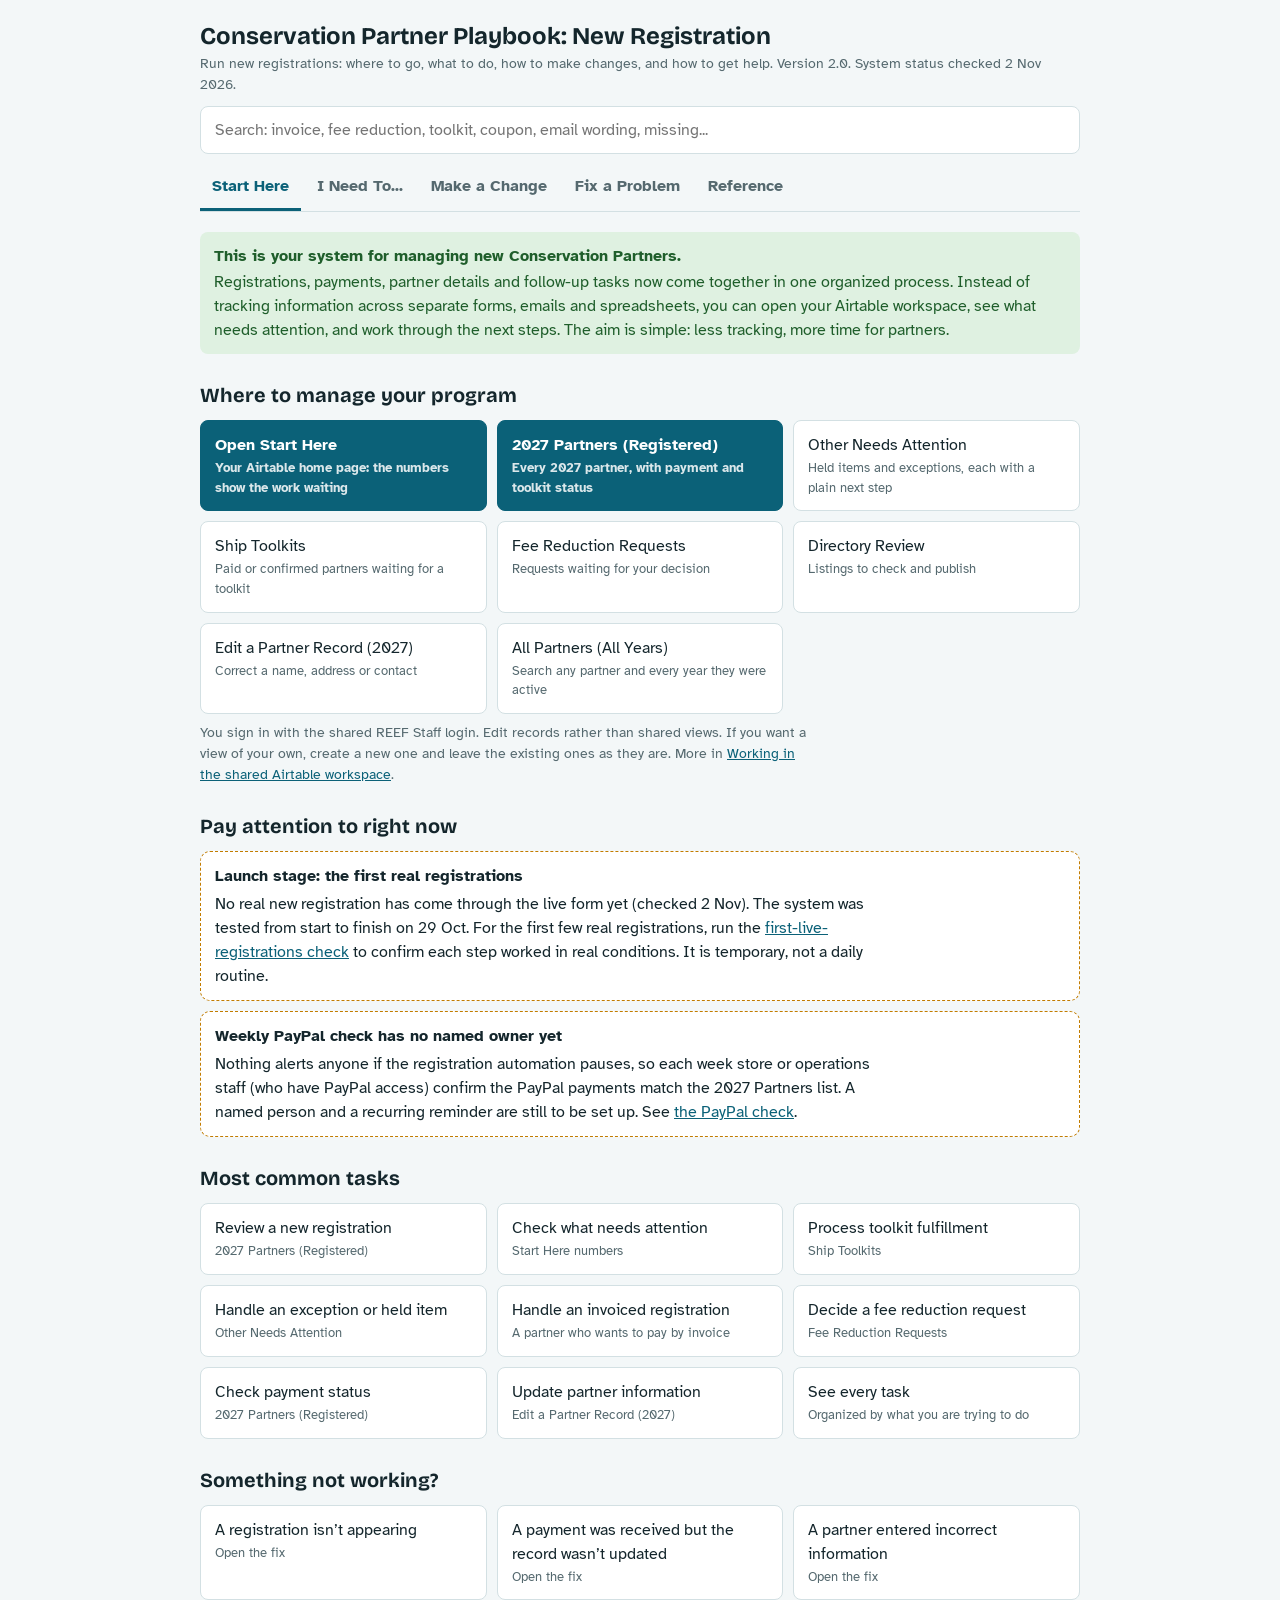
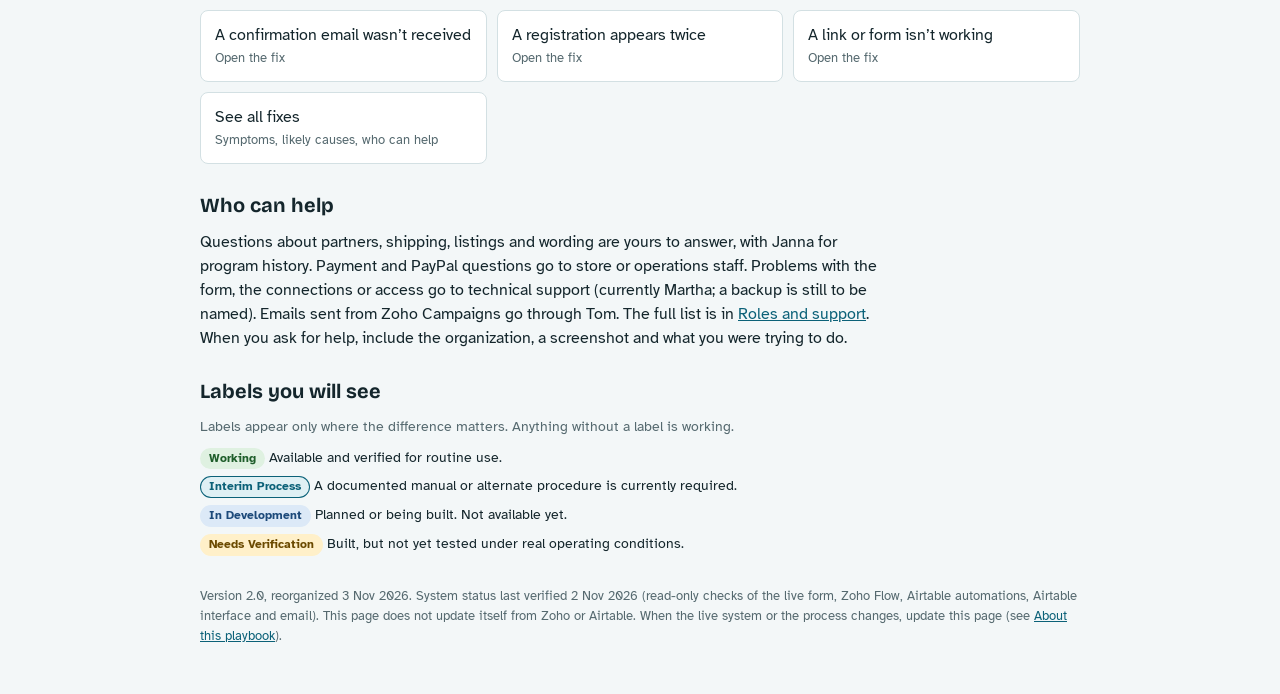
==== commit aa394749: "Playbook UX sprint: shared five-tab engine, status vocabulary, restructured CP and Derby content, st" ====
--- a/conservation-partners/new-registration/index.html
+++ b/conservation-partners/new-registration/index.html
@@ -2,455 +2,20 @@
 <title>Conservation Partner New Registration Playbook</title>
 <meta name="claude:viewport-fit-sides" content="cover">
 <link rel="stylesheet" href="https://fonts.googleapis.com/css2?family=Atkinson+Hyperlegible:wght@400;700&family=Bricolage+Grotesque:wght@600;700&display=swap">
-<style>
-/* Layout: sticky header with search and six tabs; one panel at a time; every answer is a collapsible card. */
-:root{
-  --bg:#f3f7f8; --surface:#ffffff; --fg:#14262c; --muted:#55696f; --line:#d3e0e3;
-  --accent:#0b6178; --accent-fg:#ffffff; --accent-soft:#dff0f4;
-  --ok-bg:#dff1e1; --ok-fg:#1f5e2b; --warn-bg:#fff0c9; --warn-fg:#6b4a00; --bad-bg:#fbdcd2; --bad-fg:#8a2a14;
-  --plan-bg:#dce9f7; --plan-fg:#1d4a7a; --chk-bg:#e9e1f2; --chk-fg:#503074;
-  --font-body:'Atkinson Hyperlegible',system-ui,-apple-system,'Segoe UI',sans-serif;
-  --font-head:'Bricolage Grotesque','Atkinson Hyperlegible',system-ui,sans-serif;
-}
-@media (prefers-color-scheme:dark){:root:not([data-theme="light"]){
-  --bg:#0f1b1f; --surface:#162529; --fg:#e4eef0; --muted:#9fb3b8; --line:#2a3f45;
-  --accent:#5fc3dc; --accent-fg:#06232b; --accent-soft:#1b3a43;
-  --ok-bg:#1c3a22; --ok-fg:#a9e0b1; --warn-bg:#40330c; --warn-fg:#f3d98a; --bad-bg:#4a2218; --bad-fg:#f5b5a3;
-  --plan-bg:#1c3350; --plan-fg:#aac9ee; --chk-bg:#33264a; --chk-fg:#cdb6ea; color-scheme:dark}}
-:root[data-theme="dark"]{
-  --bg:#0f1b1f; --surface:#162529; --fg:#e4eef0; --muted:#9fb3b8; --line:#2a3f45;
-  --accent:#5fc3dc; --accent-fg:#06232b; --accent-soft:#1b3a43;
-  --ok-bg:#1c3a22; --ok-fg:#a9e0b1; --warn-bg:#40330c; --warn-fg:#f3d98a; --bad-bg:#4a2218; --bad-fg:#f5b5a3;
-  --plan-bg:#1c3350; --plan-fg:#aac9ee; --chk-bg:#33264a; --chk-fg:#cdb6ea; color-scheme:dark}
-*{box-sizing:border-box}
-body{background:var(--bg);color:var(--fg);font-family:var(--font-body);font-size:16px;line-height:1.5;
-  padding-left:max(16px,env(safe-area-inset-left,0px));padding-right:max(16px,env(safe-area-inset-right,0px));padding-block:0 48px}
-a{color:var(--accent)}
-.wrap{max-width:880px;margin:0 auto}
-header{position:sticky;top:env(safe-area-inset-top,0px);background:var(--bg);z-index:5;padding:14px 0 0;border-bottom:1px solid var(--line)}
-body::before{content:"";position:fixed;inset:0 0 auto;height:env(safe-area-inset-top,0px);background:var(--bg);z-index:10}
-h1{font-family:var(--font-head);font-size:1.5rem;line-height:1.2;margin:0;text-wrap:balance}
-.sub{color:var(--muted);font-size:.9rem;margin:2px 0 10px}
-.search{width:100%;padding:11px 14px;border:1.5px solid var(--line);border-radius:8px;background:var(--surface);color:var(--fg);font:inherit}
-.search:focus,.tab:focus-visible,summary:focus-visible,.btn:focus-visible,a:focus-visible{outline:3px solid var(--accent);outline-offset:2px}
-nav{display:flex;gap:4px;overflow-x:auto;margin-top:10px;padding-bottom:0}
-.tab{border:0;background:none;color:var(--muted);font:inherit;font-weight:700;padding:10px 12px;border-bottom:3px solid transparent;cursor:pointer;white-space:nowrap}
-.tab[aria-selected="true"]{color:var(--accent);border-bottom-color:var(--accent)}
-main{padding-top:20px}
-.panel[hidden]{display:none!important}
-h2{font-family:var(--font-head);font-size:1.25rem;margin:26px 0 10px;text-wrap:balance}
-h2:first-child{margin-top:0}
-p{margin:0 0 10px;max-width:68ch}
-.banner{background:var(--warn-bg);color:var(--warn-fg);border-radius:8px;padding:12px 14px;margin-bottom:18px}
-.banner b{display:block;margin-bottom:2px}
-.grid{display:grid;grid-template-columns:repeat(auto-fill,minmax(250px,1fr));gap:10px}
-.btn{display:block;text-align:left;border:1.5px solid var(--line);background:var(--surface);color:var(--fg);padding:12px 14px;border-radius:8px;font:inherit;cursor:pointer;text-decoration:none;min-width:0}
-.btn:hover{border-color:var(--accent)}
-.btn small{display:block;color:var(--muted);font-size:.82rem;margin-top:2px}
-.btn.primary{background:var(--accent);color:var(--accent-fg);border-color:var(--accent);font-weight:700}
-.flow{display:flex;gap:8px;align-items:stretch;flex-wrap:wrap;margin:6px 0 4px}
-.step{flex:1 1 150px;min-width:0;border:2px solid var(--line);border-radius:10px;padding:10px 12px;background:var(--surface)}
-.step b{display:block;font-size:.95rem}.step span{font-size:.84rem;color:var(--muted)}
-.step em{display:block;font-style:normal;font-size:.72rem;font-weight:700;letter-spacing:.06em;text-transform:uppercase;margin-top:6px}
-.step.use{border-color:#1f78b4}.step.you{border-color:#2e8b3d;background:var(--ok-bg)}.step.back{border-style:dashed}
-.arrow{align-self:center;color:var(--muted);font-weight:700}
-.later{margin-top:6px;border:2px dashed #c27c00;border-radius:10px;padding:10px 12px;background:var(--surface);font-size:.9rem}
-details{background:var(--surface);border:1px solid var(--line);border-radius:8px;margin-bottom:8px}
-summary{cursor:pointer;padding:12px 14px;font-weight:700;list-style:none;display:flex;gap:8px;align-items:center;flex-wrap:wrap}
-summary::-webkit-details-marker{display:none}
-summary::before{content:"\25B8";color:var(--accent);flex:0 0 auto}
-details[open]>summary::before{content:"\25BE"}
-.star{color:var(--accent)}
-.body{padding:0 14px 14px;border-top:1px solid var(--line)}
-.row{display:grid;grid-template-columns:130px 1fr;gap:4px 12px;padding:8px 0;border-bottom:1px solid var(--line)}
-.row:last-child{border-bottom:0}
-.row dt{color:var(--muted);font-size:.85rem;font-weight:700;margin:0}.row dd{margin:0;min-width:0;overflow-wrap:anywhere}
-@media (max-width:520px){.row{grid-template-columns:1fr}}
-.pill{display:inline-block;font-size:.74rem;font-weight:700;padding:2px 9px;border-radius:99px;white-space:nowrap}
-.p-ok{background:var(--ok-bg);color:var(--ok-fg)}.p-warn{background:var(--warn-bg);color:var(--warn-fg)}.p-bad{background:var(--bad-bg);color:var(--bad-fg)}
-.p-plan{background:var(--plan-bg);color:var(--plan-fg)}.p-chk{background:var(--chk-bg);color:var(--chk-fg)}
-.filters{display:flex;gap:6px;flex-wrap:wrap;margin:0 0 12px}
-.chip{border:1.5px solid var(--line);background:var(--surface);color:var(--fg);padding:6px 12px;border-radius:99px;font:inherit;font-size:.88rem;cursor:pointer}
-.chip[aria-pressed="true"]{background:var(--accent);color:var(--accent-fg);border-color:var(--accent)}
-.tablewrap{overflow-x:auto;border:1px solid var(--line);border-radius:8px;background:var(--surface);margin-bottom:12px}
-table{border-collapse:collapse;width:100%;font-size:.9rem;min-width:520px}
-th,td{text-align:left;padding:8px 10px;border-bottom:1px solid var(--line);vertical-align:top}
-th{font-size:.78rem;text-transform:uppercase;letter-spacing:.05em;color:var(--muted)}
-ul{padding-left:20px;margin:0 0 10px}li{margin-bottom:4px;max-width:68ch}
-.note{color:var(--muted);font-size:.88rem}
-.empty{color:var(--muted);padding:12px 0}
-.legend{display:flex;flex-wrap:wrap;gap:6px;margin:6px 0 14px}
-footer{margin-top:30px;color:var(--muted);font-size:.84rem}
-@media (prefers-reduced-motion:reduce){*{scroll-behavior:auto!important}}
-</style></head><body>
-<style>.p-none{background:var(--line);color:var(--fg)}.p-plan.calm{opacity:.95}</style>
+<link rel="stylesheet" href="../../shared/playbook.css?v=2.0">
+</head><body>
+<!-- Content lives in content.js (edit that file). Layout and behavior live in ../../shared/. See standard/PLAYBOOK_STANDARD.md. -->
 <div class="wrap">
 <header>
-  <h1>Conservation Partner Playbook: New Registration</h1>
-  <div class="sub">Your guide to running new registrations: where to go, what to do, how to make changes, and how to get help. Last verified 2 Nov 2026.</div>
+  <h1 id="h1">Conservation Partner Playbook: New Registration</h1>
+  <div class="sub" id="sub"></div>
   <label for="q" class="note" style="position:absolute;left:-9999px">Search the playbook</label>
-  <input id="q" class="search" type="search" placeholder="Search: fee reduction, toolkit, coupon, email wording, missing..." autocomplete="off">
+  <input id="q" class="search" type="search" placeholder="Search..." autocomplete="off">
   <nav id="tabs" role="tablist" aria-label="Playbook sections"></nav>
 </header>
-<main>
-
-<section class="panel" id="p-start" role="tabpanel">
-  <div class="banner" style="background:var(--ok-bg);color:var(--ok-fg)"><b>This is your system for managing new Conservation Partners.</b>Registrations, payments, partner details and follow-up tasks now come together in one organized process. Instead of tracking information across separate forms, emails and spreadsheets, you can open your Airtable workspace, see what needs attention, and work through the next steps. The aim is simple: less tracking, more time for partners.</div>
-
-  <h2>Start here</h2>
-  <div class="grid">
-    <a class="btn primary" href="https://airtable.com/appCK2qlT3WHdhYKd/pbd5waKvxaMP432vF/pagVETHNblPbxwTxn" target="_blank" rel="noopener">Open Start Here<small style="color:inherit;opacity:.85">Your Airtable home page: the numbers show the work waiting</small></a>
-    <a class="btn" href="https://airtable.com/appCK2qlT3WHdhYKd/pbd5waKvxaMP432vF/pagQgCykQHXegEe9K" target="_blank" rel="noopener">2027 Partners (Registered)<small>Every 2027 partner, with payment and toolkit status</small></a>
-  </div>
-
-  <h2>Your regular workflow</h2>
-  <ol>
-    <li><b>Open Start Here</b> and look at the numbers.</li>
-    <li><b>Review anything that needs attention</b>: fee reduction requests, held items, toolkits to ship, listings to review.</li>
-    <li><b>Process registrations and follow-up</b>: decide fee reductions, ship toolkits, publish directory listings, send coupons.</li>
-    <li><b>Update partner information and fulfillment status</b> as you go, so the next person sees the current picture.</li>
-    <li><b>Once a week,</b> ask store or operations staff, who have PayPal access, to confirm the PayPal payments match the 2027 Partners list. Nothing alerts anyone if the automation pauses, so this quick check keeps you covered.</li>
-    <li><b>Use the "I need to..." tab</b> when you want steps for something less familiar.</li>
-  </ol>
-
-  <h2>What it does for you</h2>
-  <ul>
-    <li><b>Less typing.</b> Each registration is saved in Airtable automatically and matched to the organization and contact if they already exist (tested 29 Oct).</li>
-    <li><b>One place for partner information.</b> Partners and their years of participation are in the same workspace.</li>
-    <li><b>A clear view of new registrations.</b> The 2027 Partners list shows status, payment, toolkit and shipping at a glance.</li>
-    <li><b>Visible to-dos.</b> Start Here counts the work waiting, so nothing depends on memory or an inbox search.</li>
-    <li><b>Fewer missed registrations.</b> partners@reef.org gets an alert for each one (tested 29 Oct), and anything unusual is held with a plain-English note.</li>
-    <li><b>Consistent communication.</b> Every new partner gets the same welcome email automatically.</li>
-  </ul>
-  <p class="note">Coming later: partner contact records and follow-up emails in Zoho CRM and Zoho Campaigns. These are planned, not live yet.</p>
-
-  <h2>What you can do on your own</h2>
-  <p>Most of the work is yours to run: reviewing registrations, deciding fee reductions, shipping toolkits, publishing directory listings, correcting partner information, sending coupons, and updating wording on the form, the welcome email and your REEF.org pages. You can also improve your own procedures as you learn what works. A few changes touch payments or the connections between systems. Those are marked <b>Coordinate before changing</b>, with the reason and who can help.</p>
-  <div class="grid" id="finder"></div>
-
-  <h2>Working in the shared Airtable workspace</h2>
-  <p>You use the shared REEF Staff login. The Conservation Partners pages are built for your daily work, and you can edit records on them. The Data and Automations tabs hold the connected workflow that moves registrations along; a change there can affect every registration, so stay in the interface pages. Because the login is shared, change records rather than shared views. If you want a view of your own, create a new one and leave the existing ones as they are.</p>
-
-  <h2>A few safeguards, and why they exist</h2>
-  <ul>
-    <li><b>Payments and refunds.</b> A refund moves money out of PayPal, so store or operations staff process it. You talk to the partner and make the request.</li>
-    <li><b>Deleting records.</b> A deletion cannot be undone and breaks the link to payments and history. Correct or merge instead. If a record really needs to be removed, technical support can do it safely.</li>
-    <li><b>Test submissions.</b> The live form takes real PayPal payments and writes to live records. Use Preview in Zoho Forms to check wording. If you need a full end-to-end test, ask technical support to set one up with TEST- records.</li>
-    <li><b>Adding a registration by hand.</b> Payments are matched to partners through the form. If a partner cannot use the form, technical support can add them properly.</li>
-  </ul>
-
-  <h2>When you need help</h2>
-  <p>Questions about partners, shipping, listings and wording are yours to answer. Payment and PayPal questions go to store or operations staff. Problems with the form, the connections or access go to technical support (currently Martha). Emails sent from Zoho Campaigns go through Tom. The full list is on the Reference tab. When you ask for help, include the organization, a screenshot and what you were trying to do.</p>
-
-  <p class="note" style="margin-top:14px"><b>Launch status.</b> The form, the automatic steps and the Airtable pages were tested from start to finish on 29 Oct and are ready for real registrations. We are still confirming a few details with the first real ones, such as the updated welcome email wording. Details are on the Reference tab.</p>
-</section>
-
-<section class="panel" id="p-how" role="tabpanel" hidden>
-  <h2>How a new registration moves</h2>
-  <div class="flow">
-    <div class="step use"><b>1. Partner registers and pays</b><span>A form on REEF.org. PayPal is inside the form.</span><em>Partners use this</em></div><div class="arrow" aria-hidden="true">&rarr;</div>
-    <div class="step back"><b>2. Zoho Flow</b><span>Carries the registration to Airtable.</span><em>Runs by itself</em></div><div class="arrow" aria-hidden="true">&rarr;</div>
-    <div class="step back"><b>3. Airtable sorts it</b><span>Finds or creates the partner and saves the registration. Holds anything unusual.</span><em>Runs by itself</em></div><div class="arrow" aria-hidden="true">&rarr;</div>
-    <div class="step you"><b>4. Conservation Partners pages</b><span>Your lists: new partners, held items, toolkits, listings.</span><em>You work here</em></div>
-  </div>
-  <div class="later"><b>Coming later:</b> copying partners into Zoho CRM and Zoho Campaigns for follow-up emails. A person approves and sends. Nothing sends automatically.</div>
-  <h2>What happens when someone registers</h2>
-  <ol><li>The partner fills in the form and pays. After paying, they should land on a thank-you page.</li><li>Zoho Flow puts one row in the Airtable Registrations Inbox. The Inbox keeps the original submission and feeds the automation, which is why corrections go on the partner record instead.</li><li>Airtable marks it paid, finds or creates the organization and the contact, and saves a 2027 registration. Fee reduction requests wait for your decision.</li><li>Anything unusual is held with a plain note and shows on Start Here.</li><li>The partner gets a welcome email, partners@ gets an alert, and PayPal sends its own receipt.</li></ol>
-  <div class="banner" style="background:var(--ok-bg);color:var(--ok-fg)"><b>Held does not mean broken</b>"Name is close to an existing partner" and "Already registered for this year" often show up on a registration that worked. Airtable holds these for a person to confirm instead of guessing. Read the note, check, then follow the Next Step.</div>
-  <h2>Where messages come from</h2>
-  <div class="tablewrap"><table><thead><tr><th>Message</th><th>Source</th><th>Status</th></tr></thead><tbody>
-    <tr><td>Welcome email to the partner</td><td>Zoho Forms. You can edit the wording (see Change cards). Sent from Noa's profile and signed by Noa. It tells the partner to email partners@reef.org, and replies reach Noa.</td><td><span class="pill p-warn">BUILT, NOT PROVEN</span> The wording was updated after the 29 Oct test, and the sender is moving to Noa's profile. Both will be confirmed with the first real registration.</td></tr>
-    <tr><td>Alert to partners@reef.org</td><td>Zoho Forms, sent from Noa's profile with the name "REEF Registration Alerts".</td><td><span class="pill p-ok">VERIFIED</span> It arrived at partners@ in the 29 Oct test. Confirm the sender on the first real one.</td></tr>
-    <tr><td>Payment receipt</td><td>PayPal</td><td><span class="pill p-ok">VERIFIED</span> 29 Oct paid test.</td></tr>
-    <tr><td>Coupon email</td><td>You send it, the way the team does today.</td><td><span class="pill p-none">NOT BUILT</span> Manual by design.</td></tr>
-    <tr><td>Follow-up and marketing emails</td><td>Zoho Campaigns, sent by Tom.</td><td><span class="pill p-plan">PLANNED</span> Partners are not in Campaigns yet.</td></tr>
-  </tbody></table></div>
-  <h2>The systems in plain words</h2>
-  <div class="tablewrap"><table><thead><tr><th>System</th><th>What it does for you</th><th>Do you use it?</th></tr></thead><tbody>
-    <tr><td>Airtable (Conservation Partners pages)</td><td>Saves partners and registrations and shows your to-do lists.</td><td>Every day</td></tr>
-    <tr><td>Registration form (Zoho Forms)</td><td>Where a partner registers and pays. Also holds the welcome email.</td><td>When you update wording</td></tr>
-    <tr><td>REEF.org</td><td>Hosts the registration page, the thank-you page and the Conservation Partner pages.</td><td>When you update page content</td></tr>
-    <tr><td>PayPal</td><td>Takes the payment, keeps records, sends receipts.</td><td>Not directly. Store or operations staff handle PayPal.</td></tr>
-    <tr><td>Zoho Flow</td><td>Moves the registration into Airtable.</td><td>Technical support looks after it</td></tr>
-    <tr><td>Zoho CRM and Campaigns</td><td>Planned: contact records and approved emails.</td><td>Not live yet</td></tr>
-  </tbody></table></div>
-</section>
-
-<section class="panel" id="p-tasks" role="tabpanel" hidden>
-  <h2>I need to...</h2>
-  <p class="note">A star marks the everyday tasks. The label on each task tells you whether it is routine for you, needs a quick coordination step because it touches payments or connected systems, or needs technical support.</p>
-  <div class="legend"><span class="pill p-ok">Manage directly</span><span class="pill p-warn">Coordinate before changing</span><span class="pill p-plan">Technical support</span></div>
-  <div class="filters" id="tfilters" role="group" aria-label="Filter tasks"></div>
-  <div id="tasklist"></div>
-</section>
-
-<section class="panel" id="p-changes" role="tabpanel" hidden>
-  <h2>How to make changes</h2>
-  <div class="banner" style="background:var(--ok-bg);color:var(--ok-fg)"><b>Wording, content and your own procedures are yours to change.</b>Changes that touch payments or the connections between systems get a quick coordination step, so registrations keep flowing. Each card says what you can change, where to go, how, what to check afterward, and when to bring in help. The first time you make a Zoho email or form change, do it with technical support alongside so you both see it work. That is a one-time training step. After that, it is yours.</div>
-  <div id="changelist"></div>
-</section>
-
-<section class="panel" id="p-fixes" role="tabpanel" hidden>
-  <h2>Common questions and fixes</h2>
-  <p class="note">Most of these you can resolve yourself. When you do need help, take a screenshot and note the time and the organization name first.</p>
-  <div id="fixlist"></div>
-</section>
-
-<section class="panel" id="p-ref" role="tabpanel" hidden>
-  <h2>What is working now</h2>
-  <div class="legend"><span class="pill p-ok">VERIFIED</span><span class="pill p-warn">BUILT, NOT PROVEN</span><span class="pill p-plan">PLANNED</span><span class="pill p-none">NOT BUILT</span><span class="pill p-chk">NEEDS CHECK</span></div>
-  <p class="note">VERIFIED means checked and working. BUILT, NOT PROVEN means it exists and was tested with test records but has not run for a real registration yet. PLANNED is designed but not live. NOT BUILT means it does not exist, so it is done by hand.</p>
-  <div class="tablewrap"><table><thead><tr><th>Area</th><th>Status</th><th>What it means for you</th></tr></thead><tbody id="nowrows"></tbody></table></div>
-
-  <h2>Key facts</h2>
-  <div class="tablewrap"><table><tbody>
-    <tr><td>Fee</td><td>$100 a year, not tax-deductible, with an optional donation. Nonprofits may ask for a fee reduction; approved partners get no toolkit and no coupon for now.</td></tr>
-    <tr><td>Year rule</td><td>A partner who joins after 1 July of the year before counts as new for the next full calendar year. Partner status for 2027 runs to 31 Dec 2027.</td></tr>
-    <tr><td>Toolkits</td><td>Volunteer Fish Survey Project Curriculum, Starter Kit, Survey Paper (30 sheets), Color ID Card, Invasive Lionfish. The Lionfish toolkit hides the region question, so a blank region on Lionfish is expected.</td></tr>
-    <tr><td>Coupons</td><td>Made by hand. A paid new partner gets a one-time code for 10% off a store purchase of $250 or more. Partners with a fee reduction get no code.</td></tr>
-    <tr><td>Invoices</td><td>A partner who asks for an invoice does not use the form. Make an Asana task for Christy to make the invoice. $100, due in 30 days. Nothing is shipped or sent until it is paid.</td></tr>
-    <tr><td>Dates</td><td>No fixed registration deadline is recorded.</td></tr>
-  </tbody></table></div>
-
-  <h2>Who does what</h2>
-  <div class="tablewrap"><table><thead><tr><th>Kind of work</th><th>Who</th></tr></thead><tbody>
-    <tr><td>Routine program management: registrations, fee reduction decisions, toolkits, directory listings, partner questions</td><td>Noa Parks (Citizen Science Coordinator), with program oversight and history from Janna (Citizen Science Manager)</td></tr>
-    <tr><td>Content and communication: page text, form instructions, welcome email wording, coupon emails, your own procedures</td><td>The program team</td></tr>
-    <tr><td>Changes that may affect connected systems: form questions and choices, embedded form, payment field</td><td>The program team, with a quick technical check</td></tr>
-    <tr><td>Financial and policy decisions: fee amount, refund rules, invoicing policy</td><td>Coordinate with leadership and operations staff</td></tr>
-    <tr><td>Technical administration and troubleshooting: Zoho Flow, Airtable automations, connections, access</td><td>Technical support (currently Martha)</td></tr>
-  </tbody></table></div>
-
-  <h2>Manage directly, coordinate, or get technical support</h2>
-  <div class="tablewrap"><table><thead><tr><th>Area</th><th>Label</th><th>Why</th></tr></thead><tbody>
-    <tr><td>Daily review, fee reduction decisions, toolkits, directory listings, partner corrections, coupons, partner emails</td><td><span class="pill p-ok">Manage directly</span></td><td>Routine program work that does not change connected systems or policy.</td></tr>
-    <tr><td>Wording on the form, the welcome email and REEF.org pages</td><td><span class="pill p-ok">Manage directly</span></td><td>Content only. Keep the embedded form block and any ${zf:...} fill-ins in emails as they are.</td></tr>
-    <tr><td>Adding, removing or restructuring questions or choices</td><td><span class="pill p-warn">Coordinate before changing</span></td><td>Airtable matches answers by question and choice names, so a structure change needs a quick check.</td></tr>
-    <tr><td>Fee amount, fee options, refund rules, invoicing policy</td><td><span class="pill p-warn">Coordinate before changing</span></td><td>These are organizational decisions, and the PayPal field has to match them.</td></tr>
-    <tr><td>Refunds</td><td><span class="pill p-warn">Coordinate before changing</span></td><td>Store or operations staff process the money.</td></tr>
-    <tr><td>Zoho Flow, Airtable automations, the Data tab, sender and recipient setup, PayPal connection, access</td><td><span class="pill p-plan">Technical support</span></td><td>These carry registrations and payments between systems.</td></tr>
-  </tbody></table></div>
-
-  <h2>Who can help</h2>
-  <div class="tablewrap"><table><thead><tr><th>You need</th><th>Who</th><th>Bring</th></tr></thead><tbody>
-    <tr><td>Answers about partners, shipping, listings, wording</td><td>Noa and Janna</td><td>The partner record.</td></tr>
-    <tr><td>Refunds and payment questions</td><td>Store or operations staff (they have PayPal access)</td><td>Organization, amount, PayPal transaction ID.</td></tr>
-    <tr><td>Form, email setup, automations, connections, access</td><td>Technical support: Martha. A backup contact is still to be named.</td><td>The record or page, a screenshot, and what you were trying to do.</td></tr>
-    <tr><td>Zoho Campaigns emails and lists</td><td>Tom</td><td>The audience and the message.</td></tr>
-    <tr><td>Page or site problems that editing cannot fix</td><td>Website support (REEF's backend developer, who has limited availability, so routine page edits are yours)</td><td>The page address and a screenshot.</td></tr>
-  </tbody></table></div>
-
-  <h2>Help us improve the workflow</h2>
-  <p>This system is a foundation, not a finished product. If something feels cumbersome, confusing or unnecessarily manual, flag it. The goal is to keep improving the workflow so it supports the way the program actually works. Decide which kind of change it is:</p>
-  <ul>
-    <li><b>Something you can change yourself:</b> wording, content, your own procedures. Just do it.</li>
-    <li><b>An interface improvement you would like:</b> a new view, a clearer label, a missing column.</li>
-    <li><b>A new automation that could save time.</b></li>
-    <li><b>A problem that needs troubleshooting:</b> use the Fixes tab first.</li>
-    <li><b>A policy decision that needs a wider conversation:</b> fees, refunds, invoicing.</li>
-  </ul>
-  <p>For the middle three, add a short task to the Conservation Partners project in Asana: what you were trying to do and what would help.</p>
-
-  <h2>Still being set up</h2>
-  <ul id="setup"></ul>
-
-  <h2>What is still manual</h2>
-  <ul><li>Coupons, toolkit shipping, directory publishing and partner replies are done by hand.</li><li>No alert tells anyone if the automation stops, and unpaid or abandoned payments are not logged. The weekly PayPal check covers this for now.</li><li>Partners cannot yet edit their own directory listing. A test version exists and is not in use.</li><li>No real new registration has come through the live form yet, so the first few are worth a close look.</li></ul>
-
-  <details class="item" data-text="technical status detail test dates run counts automation flow history"><summary><span>Technical status detail (test dates, run counts, build notes)</span></summary>
-    <div class="tablewrap" style="margin-top:10px"><table><thead><tr><th>Piece</th><th>Status</th><th>Detail</th></tr></thead><tbody id="statusrows"></tbody></table></div>
-    <p class="note">Basis: read-only checks on 2 Nov 2026 of the public form and pages, Zoho Forms settings, Zoho Flow history, Airtable automation run history and interface pages, the Registrations Inbox, and Gmail; plus the 29 Oct test results where a line says so.</p>
-  </details>
-
-  <h2>All links</h2>
-  <ul id="links"></ul>
-</section>
-
-<footer>Last verified 2 Nov 2026 (read-only checks of the live form, Zoho Flow, Airtable automations, Airtable interface and email). This page does not update itself from Zoho or Airtable. When the live system or the process changes, update this page.</footer>
-</main>
+<main id="main"><noscript><div class="banner"><b>This playbook needs JavaScript.</b>Please turn JavaScript on in your browser to read it.</div></noscript></main>
+<footer id="foot"></footer>
 </div>
-
-<script>
-var CI='https://airtable.com/appCK2qlT3WHdhYKd/pbd5waKvxaMP432vF/';
-var PERM={ok:['Manage directly','p-ok'],warn:['Coordinate before changing','p-warn'],bad:['Technical support','p-plan']};
-var STAT={ok:['VERIFIED','p-ok'],built:['BUILT, NOT PROVEN','p-warn'],plan:['PLANNED','p-plan'],none:['NOT BUILT','p-none'],chk:['NEEDS CHECK','p-chk']};
-var TASKS=[
- {t:'See who has registered',s:1,w:['2027 Partners (Registered)',CI+'pagQgCykQHXegEe9K'],h:'Shows each partner with status, fee option, amount paid, donation, toolkit and shipping status. A new registration appears here once it is paid.',p:'ok',st:'ok',n:'No real new registrations yet.'},
- {t:'See what needs my attention today',s:1,w:['Start Here',CI+'pagVETHNblPbxwTxn'],h:'Each number is work waiting. Zero does not cover hand work: coupons, directory listings, partner replies.',p:'ok',st:'ok'},
- {t:'Decide a fee reduction request',s:1,w:['Fee Reduction Requests',CI+'pagFR0b30onXOmGu6'],h:'These decisions are yours. Read the reason. To approve: tick Fee Reduction Approved, then set Processing Status to New. To decline: set Staff Decision and add a Staff Note. Approved partners get no toolkit and no coupon for now.',p:'ok',st:'built',n:'The Airtable steps were tested with test records. A real request has not come through yet.'},
- {t:'Follow up on a held payment or registration',s:1,w:['Other Needs Attention',CI+'pagKNiYuQSgmnLV4K'],h:'Read "Plain-English Issue" and "Next Step" and follow it. Most held items are routine checks. The Fixes tab covers each kind. If money needs to go back to a partner, store or operations staff process the refund; you handle the conversation.',p:'ok',st:'ok',help:'Payment problems: store or operations staff. Record problems: technical support.'},
- {t:'Ship a toolkit',s:1,w:['Ship Toolkits',CI+'pag7xtQ9ca8Gv7Zbz'],h:'Lists paid or confirmed partners who chose a toolkit and are not shipped. Ship it, then set Fulfillment Status to Sent.',p:'ok',st:'built',n:'Shipping itself is by hand.'},
- {t:'Check and publish a directory listing',s:1,w:['Directory Review',CI+'pag0EH8lm1aceIW4F'],h:'Check the listing and the Directory Gaps column, publish on reef.org, then set Directory Review Status.',p:'ok',st:'built',help:'Website support if the page will not save.'},
- {t:'Find one partner',w:['All Partners (All Years)',CI+'pagJcbUmhazUyPnCY'],h:'Search by organization name. Shows every year a partner was active.',p:'ok',st:'ok'},
- {t:'Correct a partner name, address or contact',w:['Edit a Partner Record (2027)',CI+'pagnEFcZG9rSTwPrP'],h:'Use this page for routine corrections. The Registrations Inbox keeps the original submission and feeds the automation, so corrections go on the partner record instead.',p:'ok',st:'ok'},
- {t:'Give a new partner their coupon',w:null,h:'Same as the team does today, by hand. A partner who paid gets a one-time code: 10% off a store purchase of $250 or more, with a partner-specific name plus the year (for example EXAMPLE2027). Create it in the reef.org store and email it to the partner. A partner with a fee reduction gets no code.',p:'ok',st:'none',n:'Where the team records which codes were sent is not written here yet.'},
- {t:'Handle a partner who wants to pay by invoice',w:null,h:'Do not send them to the form. Create an Asana task for Christy to make the invoice: organization, billing contact and email, $100 (due in 30 days), and the toolkit they want. Hold the toolkit and any other follow-up until the invoice is paid, then let the team know so the registration can be entered.',p:'ok',st:'built',n:'How a paid invoice becomes a registration in Airtable is still being set up.',help:'Technical support (Martha), to add the paid registration properly.'},
- {t:'Find a partner logo',w:null,h:'Logos uploaded on the form are saved directly to a folder in Noa’s Dropbox.',p:'ok',st:'built',n:'Confirm the first logo arrives there.'},
- {t:'Update page content on REEF.org',w:null,h:'Edit text, headings, links, buttons and photos on your Conservation Partner pages as part of running the program. Steps are on the Change cards tab. Keep the embedded registration form block in place while you edit around it.',p:'ok',st:'built',n:'Tested on the Conservation Partners landing page. Not yet tested on the registration page with the embedded form.',help:'Website support if the editor will not load or save.'},
- {t:'Change the wording of the form or the welcome email',w:['Zoho Forms','https://forms.zoho.com/'],h:'Wording, help text and instructions are yours to update. Follow the two cards on the Change cards tab.',p:'ok',st:'built',n:'The first time, do it with technical support alongside as a one-time check.'},
- {t:'Add, remove or restructure a form question or choice',w:null,h:'Wording is yours. If you want to add, remove or restructure a question or a list of choices that feeds Airtable, arrange a quick technical check first so the connection keeps working. Bring what you want to change and why.',p:'warn',why:'Airtable matches answers by question and choice names. Renaming or removing one can send a registration to Needs Attention or drop its data.',help:'Technical support (Martha).'},
- {t:'Change the fee, fee options or payment settings',w:null,h:'Fee amounts and refund rules are organizational decisions, and the PayPal field in the form must match them. Agree the change with leadership and operations staff, then technical support updates and tests the form.',p:'warn',why:'The amount a partner pays and the amount Airtable records must stay in step.',help:'Technical support (Martha), after the decision.'},
- {t:'Check whether the automation stopped',w:null,h:'Once a week, ask store or operations staff to confirm the PayPal payments match the 2027 Partners list. If a payment has no partner after about 10 minutes, see the first Fix.',p:'ok',st:'none',n:'No automatic alert exists yet. You do not have PayPal access, so store or operations staff help with this.'},
- {t:'Suggest an improvement',w:null,h:'Add a short task to the Conservation Partners project in Asana: what you were trying to do and what would help. See "Help us improve the workflow" on the Reference tab.',p:'ok'}
-];
-var FIXES=[
- ['Someone says they registered, but I cannot find them','The registration may not have finished, may be under a different spelling, or may be held.','Start Here, then 2027 Partners (Registered) and Other Needs Attention. Try other spellings of the organization and the email. Check the partners@ inbox for the alert. Ask store or operations staff to check PayPal for the payment.','Wait about 10 minutes after a payment, then search again. Tell the partner you are checking. If PayPal shows the payment and Airtable has nothing, it is a connection problem.','You find the record, the held item, or the PayPal payment.','A payment is in PayPal but nothing is in Airtable after 10 minutes. Send the organization, email, time, PayPal transaction ID and a screenshot.','Technical support (Martha).'],
- ['A partner paid twice','A partner paid more than once, or paid after already registering for the year.','Other Needs Attention. The note says "PAID BUT HELD" and "Already registered for this year". Ask store or operations staff to confirm in PayPal that both payments exist.','Talk to the partner. The standard approach is a refund of the extra payment, which store or operations staff process because it moves money out of PayPal. If the partner says in writing that they want the extra as a donation, note that on the record.','There is one 2027 registration for the partner, and the refund or donation is noted.','The partner asks for an exception, or two payments exist for different organizations.','Store or operations staff. Technical support if the records look wrong.'],
- ['A held item says the payment was low or not confirmed','The amount was lower than the fee, or the payment could not be confirmed.','Other Needs Attention, then ask store or operations staff to look the payment up in PayPal.','Low payment: once store or operations staff confirm the amount, if the partner owes a balance, contact them for the rest, then follow the Next Step. Not confirmed: if store or operations staff see it as paid in PayPal, update the status the way the Next Step says. If it is pending or failed, contact the partner.','The item leaves the queue.','PayPal and Airtable disagree and you cannot tell why, or a payment looks disputed.','Store or operations staff for payment questions. Technical support if the record looks wrong.'],
- ['A partner did not get the welcome email','The email may be in spam, or the address on the record may be wrong. It comes through Zoho Forms, so spam filters sometimes catch it.','The email address on the partner record, and the partner’s spam folder.','Email the partner from partners@ to confirm the registration once it shows on the 2027 list. If the address is wrong, correct it on Edit a Partner Record. A re-send from Zoho has not been tested.','The partner has the confirmation, or the record shows the right address.','Several partners report the same thing. That points to the email setup.','Technical support (Martha).'],
- ['A toolkit has no address or no region','Other Needs Attention shows "Toolkit chosen but no shipping address" or "no region".','The partner record and the toolkit chosen. The Lionfish toolkit has no region on purpose.','Email the partner from partners@ for the missing detail, add it on the record, then set Processing Status to New.','The record appears on Ship Toolkits.','A Lionfish registration shows an error. Screenshot it and leave the numbers as they are.','Technical support (Martha).'],
- ['A name looks close to a partner we already have','Airtable found a similar organization name and held the registration instead of guessing.','Other Needs Attention says "Name is close to an existing partner". Open All Partners and compare names, contacts and websites.','Follow the Next Step. You and Janna know these partners, so you can usually tell. Records are not linked automatically; avoid creating a second record for the same partner.','You know whether it is the same partner, and the registration sits with the right organization.','You cannot tell, or two records need to be merged.','Janna for program history. Technical support for merging records.'],
- ['The registration page looks broken','The form may not be loading, or a recent page edit may have disturbed it.','Open reef.org/Register-CP-2027 in a private window. Does the form load? Does the PayPal button appear after choosing a paid option?','Take a screenshot with the time and the page address. Reload once and try a second browser. If someone just edited the page, open its Revisions tab and go back to the version before.','The form loads and the PayPal button appears.','The form still does not load. A fallback for partners while it is down is not set up yet.','Technical support (Martha); website support for the site itself.']
-];
-var CHANGES=[
- {t:'Change the welcome email wording',can:'The subject line and the wording of the message.',where:'Zoho Forms, the form "2027 Conservation Partner Registration (New)", Settings, Email, New Record tab, template "My Template".',
-  steps:['Open Zoho Forms and find "2027 Conservation Partner Registration (New)". Use the one without TEST CLONE in the name.','Point at the form and click Settings under its name.','Under Email & Notifications, click Email. Stay on the New Record tab.','"My Template" is the welcome email to the partner. Point at it and click the pencil icon on the right. Leave the trash can and the green switch alone.','Change the subject line or the words in the message box. Keep anything that looks like ${zf:Name.First} or ${zf:SingleLine} exactly as it is. Those fill in the partner’s name and organization.','Leave From, From Name and To as they are. Click Save at the bottom right. Cancel throws your changes away.'],
-  check:'No test send has been confirmed, so reread the message in the editor before you save. When the first real registration arrives, confirm with that partner that the email came through and reads well. The change applies to the very next registration.',
-  coord:'If the From name or address, the To field, or the green switch needs changing, or you want a message sent to someone else, get technical support.',
-  train:'First time: make the change with technical support alongside so you both see it work. After that, you can make email wording changes on your own.'},
- {t:'Change help text or instructions on the form',can:'Question titles, the small help text under a question, and instruction blocks.',where:'Zoho Forms, the same form, Builder (left bar).',
-  steps:['Open the form as above and click Builder in the left bar.','Click the text you want to change and type the new words.','Click Preview at the top right to see how it looks. The preview is only for looking, so do not submit it.','The Builder has no Save button (checked 2 Nov), so treat every edit as live.'],
-  check:'Open reef.org/Register-CP-2027 in a private window and read the new wording. Confirm the form still loads and the PayPal button still appears.',
-  coord:'If new wording changes what a question means, or you want to add, remove or restructure questions or choices, see the Add, remove or restructure card. Leave the PayPal payment field as it is.',
-  train:'First time: do it with technical support alongside. After that, it is yours.'},
- {t:'Correct a partner’s information',can:'Name, address, contact details and other fields shown on the record page.',where:'Edit a Partner Record (2027) page in the Conservation Partners interface.',
-  steps:['Open Edit a Partner Record (2027) from the links on the Reference tab.','Find the partner and open the record.','Edit the fields the page shows and save.','Make corrections on this record rather than on the Registrations Inbox row. The Inbox keeps the original submission and supports the automated workflow.'],
-  check:'Reopen the record, or search the new spelling in All Partners.',
-  coord:'If a field you need is not on the page, or you cannot edit one, that is an access or page fix to request from technical support.',
-  train:'Routine task. Use it whenever a partner’s details change.',st:'ok'},
- {t:'Change who the emails come from',can:'The From name and address on the welcome email and the alert.',where:'Zoho Forms, the same form, Settings, Email, both templates (the welcome email and the alert to partners@).',
-  steps:['Open the template with the pencil icon, as in the welcome email card.','Change the From address and From Name. Zoho only offers addresses it has verified as senders.','Save, then do the same in the second template.'],
-  check:'On the next real registration, confirm the welcome email and the alert come from the right sender and that replies go to the right person.',
-  coord:'If an address does not appear in the From list, technical support can get it verified.',
-  train:'Both emails are set to send from Noa’s profile. Use this card if that ever needs to change.',st:'built'},
- {t:'Update page content on REEF.org',can:'Text, headings, links, buttons and photos on Conservation Partner pages.',where:'The page on reef.org: sign in, open the page, click the Edit tab.',
-  steps:['Sign in to reef.org, open the page and click the Edit tab. The editor takes 15 to 30 seconds to load.','Stay in the visual editor. Skip Disable rich-text and the Source button.','Click in the text and type. To change a button, double-click it to open the Button dialog (text, link, style).','To swap a photo: Content, Files, Add file to upload it. Then click the photo, click the Image button, paste its address (/sites/default/files/ plus the file name) and write new alternative text. Skip the picture-frame Media button; it has not been tested on these pages.','Before you save, scroll to Revision information, tick Create new revision and add a short note. Save.'],
-  check:'Open the page in a private window and read it through. On the registration page, also confirm the form still loads and the PayPal button appears. To undo anything, open the Revisions tab and go back to an earlier version.',
-  coord:'Keep the embedded registration form block in place while you edit the text around it. If you want to move, replace or restyle the form block, change a redirect, or edit the page address, check with website support first.',
-  train:'Tested on the Conservation Partners landing page (10 Oct). Not yet tested on the registration page with the embedded form.',st:'built'},
- {t:'Add, remove or restructure a form question or choice',can:'Wording is always yours. Structure changes (adding, removing, reordering or renaming questions and choices such as toolkits, region and fee options) need a quick technical check.',where:'Zoho Forms, the same form, Builder.',
-  steps:['Write down what you want to change and why.','Contact technical support. They check how the field feeds Airtable, make or review the change, and test it with a TEST- registration.','Once it is confirmed, announce it to the team and update this playbook if the steps change.'],
-  check:'A test registration lands in Airtable with every answer in the right column and nothing held.',
-  coord:'Why: Airtable matches answers by question and choice names. A rename or removal can send registrations to Needs Attention or drop their data. A quick check keeps the connection intact.',
-  train:'Coordinate before changing.',st:'warn'},
- {t:'Change the fee, fee options or payment settings',can:'Proposals are welcome. The change itself needs agreement and a technical update.',where:'Zoho Forms, Builder, the payment field, plus the policy decision.',
-  steps:['Agree the new amount or option with leadership and operations staff.','Ask technical support to update the PayPal field and the Airtable mapping and to run a test.','Update the Key facts on the Reference tab.'],
-  check:'A test registration records the new amount, fee option and donation correctly.',
-  coord:'Why: the amount a partner pays, the amount Airtable records and the refund rules must all match.',
-  train:'Coordinate before changing.',st:'warn'}
-];
-var NOW=[
- ['Registration form and payment','ok','Partners register and pay by PayPal on REEF.org. Tested from form to Airtable on 29 Oct with a $100 fee and a $10 donation.'],
- ['Registration saved and matched in Airtable','ok','Each registration creates or matches the organization and contact and saves a 2027 registration.'],
- ['Your Conservation Partners pages','ok','Pages and filters were read on 2 Nov. You can edit records on them.'],
- ['Alert to partners@reef.org','ok','Arrived in the 29 Oct test.'],
- ['Welcome email to the partner','built','Updated wording, sent from Noa’s profile. Not yet sent for a real registration. You can edit it.'],
- ['Thank-you page after paying','built','The page is live. The automatic jump after payment was fixed on 29 Oct and has not been retested with a payment.'],
- ['Lionfish toolkit hides the region question','built','Set up 29 Oct, not yet seen with a real payment.'],
- ['Fee reduction path','built','The Airtable steps were tested with test records. A real request has not come through yet.'],
- ['Toolkit shipping and directory review','built','Lists and statuses work with test records. The shipping and publishing are by hand.'],
- ['Pay-by-invoice process','built','Agreed: you make an Asana task for Christy. Not run yet. No form option.'],
- ['Coupons for new partners','none','Done by hand, the way the team does today.'],
- ['Alert if the automation stops','none','Not built. The weekly PayPal check covers it for now.'],
- ['Logos saved to Noa’s Dropbox','built','Uploaded logos go directly to a folder in Noa’s Dropbox. Confirm the first one arrives.'],
- ['Zoho CRM and Campaigns for partners','plan','A sync is drafted and switched off. Nothing syncs or sends yet.'],
- ['Partners editing their own directory listing','plan','A test version exists and is not in use.']
-];
-var STATUS=[
- ['Public registration page (reef.org/Register-CP-2027)','ok','Loads publicly (checked 2 Nov). Whether it is linked from the site menu has not been checked.'],
- ['The form: questions, $100 fee, optional donation, fee reduction option','ok','Read on the public form 2 Nov. Nothing was submitted.'],
- ['Paying by PayPal inside the form','ok','29 Oct paid test ($100 fee plus $10 donation) worked from form to Airtable.'],
- ['Lionfish toolkit hides the region question','built','Set up 29 Oct. Never tested with a real payment.'],
- ['Thank-you page (reef.org/Thank-You-CP-2027)','ok','Page is live with its text (checked 2 Nov).'],
- ['Automatic jump to the thank-you page after paying','built','Fixed on 29 Oct and not retested with a payment.'],
- ['Welcome email to the partner','built','Rewritten after the 29 Oct test. No live send yet with this wording. Set up to send from Noa’s profile so replies reach Noa; confirm on the first real registration.'],
- ['Alert to partners@reef.org','ok','Arrived at partners@ in the 29 Oct test. Settings re-checked 2 Nov.'],
- ['Zoho Flow: CP Registration (New) to Airtable','ok','On. Last 7 days: 2 runs, 2 succeeded, 0 failed (both 29 Oct tests).'],
- ['Airtable automations (process submission, mark paid)','ok','Deployed. Recent runs all succeeded; no failed runs found 2 Nov.'],
- ['Conservation Partners interface (14 pages)','ok','Pages and their filters read 2 Nov.'],
- ['Real new registrations so far',null,'None yet. The Registrations Inbox has no Conservation Partner rows (checked 2 Nov).'],
- ['Fee reduction (waiver) path','built','Built and shown on Start Here. Airtable steps tested with test records; never run for a real request.'],
- ['Coupons for new partners','none','Not automated, by design. The team makes the code by hand. 16 partner-specific codes exist from the master list.'],
- ['Toolkit shipping and directory publishing','built','Lists exist. The work itself is by hand.'],
- ['Logo upload and saving','built','Each uploaded logo goes directly to a folder in Noa’s Dropbox. Confirm the first one arrives.'],
- ['Alert if the automation fails; log of abandoned payments','none','Not built.'],
- ['Zoho CRM and Campaigns for partners','plan','A sync Flow is drafted and off. Nothing syncs and nothing sends.'],
- ['Partners editing their own directory listing','plan','A test version exists and is not in use.'],
- ['Pay-by-invoice option','built','Process agreed 2 Nov: you make an Asana task for Christy to make the invoice. Never run. No form option.']
-];
-var SETUP=[
- 'Technical support is Martha. A backup contact is still to be named.',
- 'The welcome email and the alert are set to send from Noa’s profile. Confirm on the first real registration that both come from Noa and that replies reach her.',
- 'Uploaded logos go directly to a folder in Noa’s Dropbox. Confirm the first one arrives.',
- 'PayPal: store or operations staff handle PayPal questions, refunds and the weekly payment check.',
- 'How a paid invoice becomes a registration, and where the team records coupon codes sent, are still being written down.'
-];
-var LINKS=[['Conservation Partners interface (home)',CI],['Start Here',CI+'pagVETHNblPbxwTxn'],['2027 Partners (Registered)',CI+'pagQgCykQHXegEe9K'],['Fee Reduction Requests',CI+'pagFR0b30onXOmGu6'],['Other Needs Attention',CI+'pagKNiYuQSgmnLV4K'],['Ship Toolkits',CI+'pag7xtQ9ca8Gv7Zbz'],['Directory Review',CI+'pag0EH8lm1aceIW4F'],['Edit a Partner Record (2027)',CI+'pagnEFcZG9rSTwPrP'],['All Partners (All Years)',CI+'pagJcbUmhazUyPnCY'],['Dashboard',CI+'pag8WIHP6KgD6SPcN'],['Zoho Forms','https://forms.zoho.com/'],['Registration page on REEF.org','https://www.reef.org/Register-CP-2027'],['Thank-you page on REEF.org','https://www.reef.org/Thank-You-CP-2027'],['Renewal page on REEF.org (separate Renewal playbook planned)','https://www.reef.org/Renew-CP-2027']];
-var TABS=[['start','Start here'],['how','How it works'],['tasks','I need to...'],['changes','Change cards'],['fixes','Fixes'],['ref','Reference']];
-
-function esc(s){return String(s).replace(/&/g,'&amp;').replace(/</g,'&lt;').replace(/>/g,'&gt;')}
-function pill(m,k){return '<span class="pill '+m[k][1]+'">'+m[k][0]+'</span>'}
-function row(a,b){return '<div class="row"><dt>'+a+'</dt><dd>'+b+'</dd></div>'}
-function card(title,inner,badges,extra){return '<details class="item" data-text="'+esc((title+' '+inner.replace(/<[^>]+>/g,' ')).toLowerCase())+'"><summary>'+(extra||'')+'<span>'+esc(title)+'</span>'+(badges||'')+'</summary><dl class="body" style="margin:0">'+inner+'</dl></details>'}
-var $=function(i){return document.getElementById(i)};
-
-function renderTasks(filter){
-  var out='';
-  TASKS.forEach(function(k){
-    if(filter==='star'&&!k.s)return; if(filter&&filter!=='star'&&filter!=='all'&&k.p!==filter)return;
-    var inner=row('Where',k.w?'<a href="'+k.w[1]+'" target="_blank" rel="noopener">'+esc(k.w[0])+'</a>':'See the steps below')+row('How',esc(k.h))+row('Label',pill(PERM,k.p));
-    if(k.why)inner+=row('Why',esc(k.why));
-    if(k.st)inner+=row('Status',pill(STAT,k.st)+(k.n?' <span class="note">'+esc(k.n)+'</span>':''));
-    else if(k.n)inner+=row('Note',esc(k.n));
-    if(k.help)inner+=row('If you need help',esc(k.help));
-    out+=card(k.t,inner,pill(PERM,k.p),k.s?'<span class="star" title="Everyday task" aria-label="Everyday task">&#9733;</span>':'');
-  });
-  $('tasklist').innerHTML=out||'<div class="empty">No tasks match this filter.</div>';
-}
-function init(){
-  $('tabs').innerHTML=TABS.map(function(t){return '<button class="tab" role="tab" data-tab="'+t[0]+'" aria-selected="false">'+t[1]+'</button>'}).join('');
-  $('finder').innerHTML=TASKS.filter(function(k){return k.s}).map(function(k){return '<a class="btn" href="'+k.w[1]+'" target="_blank" rel="noopener">'+esc(k.t)+'<small>'+esc(k.w[0])+'</small></a>'}).join('')
-    +'<button class="btn" data-go="fixes">Someone says they registered but I cannot find them<small>Open the fix</small></button><button class="btn" data-go="tasks">See every task<small>Where, how, and what you can do directly</small></button>';
-  $('tfilters').innerHTML=[['all','All'],['star','Everyday'],['ok','Manage directly'],['warn','Coordinate before changing'],['bad','Technical support']].map(function(f,i){return '<button class="chip" data-f="'+f[0]+'" aria-pressed="'+(i===0)+'">'+f[1]+'</button>'}).join('');
-  renderTasks('all');
-  $('changelist').innerHTML=CHANGES.map(function(c){
-    var inner=row('What you can change',esc(c.can))+row('Where to go',esc(c.where))+row('How','<ol style="margin:0;padding-left:20px">'+c.steps.map(function(x){return '<li>'+esc(x)+'</li>'}).join('')+'</ol>')+row('Check afterward',esc(c.check))+row('When to get help',esc(c.coord))+row('Note',esc(c.train));
-    var st=c.st||'built';
-    var badge=(st==='warn')?pill(PERM,'warn'):pill(STAT,st);
-    return card(c.t,inner+(st==='warn'?'':row('Status',pill(STAT,st))),badge)}).join('');
-  $('fixlist').innerHTML=FIXES.map(function(f){return card(f[0],row('What happened',esc(f[1]))+row('What to check',esc(f[2]))+row('What you can do',esc(f[3]))+row('Confirm it is resolved',esc(f[4]))+row('Get help when',esc(f[5]))+row('Who can help',esc(f[6])))}).join('');
-  $('nowrows').innerHTML=NOW.map(function(s){return '<tr><td>'+esc(s[0])+'</td><td>'+pill(STAT,s[1])+'</td><td>'+esc(s[2])+'</td></tr>'}).join('');
-  $('statusrows').innerHTML=STATUS.map(function(s){return '<tr><td>'+esc(s[0])+'</td><td>'+(s[1]?pill(STAT,s[1]):'')+'</td><td>'+esc(s[2])+'</td></tr>'}).join('');
-  $('setup').innerHTML=SETUP.map(function(l){return '<li>'+esc(l)+'</li>'}).join('');
-  $('links').innerHTML=LINKS.map(function(l){return '<li><a href="'+l[1]+'" target="_blank" rel="noopener">'+esc(l[0])+'</a></li>'}).join('');
-}
-function show(id){
-  if(!document.getElementById('p-'+id))id='start';
-  TABS.forEach(function(t){var p=$('p-'+t[0]);p.hidden=(t[0]!==id)});
-  Array.prototype.forEach.call(document.querySelectorAll('.tab'),function(b){b.setAttribute('aria-selected',String(b.getAttribute('data-tab')===id))});
-  var r=$('results'); if(r)r.remove();
-  window.scrollTo(0,0);
-}
-function go(id){try{location.hash=id}catch(e){} show(id)}
-document.addEventListener('click',function(e){
-  var t=e.target.closest('[data-tab]'); if(t){$('q').value='';go(t.getAttribute('data-tab'));return}
-  var g=e.target.closest('[data-go]'); if(g){go(g.getAttribute('data-go'));return}
-  var f=e.target.closest('[data-f]'); if(f){Array.prototype.forEach.call(document.querySelectorAll('.chip'),function(c){c.setAttribute('aria-pressed',String(c===f))});renderTasks(f.getAttribute('data-f'))}
-});
-$('q').addEventListener('input',function(){
-  var v=this.value.trim().toLowerCase(), old=$('results'); if(old)old.remove();
-  if(!v){show((location.hash||'#start').slice(1));return}
-  TABS.forEach(function(t){$('p-'+t[0]).hidden=true});
-  var hits=Array.prototype.filter.call(document.querySelectorAll('.item'),function(n){return n.getAttribute('data-text').indexOf(v)>-1});
-  var s=document.createElement('section');s.id='results';
-  s.innerHTML='<h2>'+hits.length+' result'+(hits.length===1?'':'s')+' for "'+esc(this.value.trim())+'"</h2>';
-  if(!hits.length){s.innerHTML+='<div class="empty">Nothing found. Try a shorter word, or look at the Reference tab.</div>'}
-  hits.forEach(function(n){var c=n.cloneNode(true);c.open=true;s.appendChild(c)});
-  document.querySelector('main').prepend(s);
-});
-init();
-show((location.hash||'#start').slice(1));
-window.addEventListener('hashchange',function(){if(!$('q').value)show((location.hash||'#start').slice(1))});
-</script>
-
+<script src="content.js?v=2.0"></script>
+<script src="../../shared/playbook.js?v=2.0"></script>
 </body></html>
--- a/shared/playbook.css
+++ b/shared/playbook.css
@@ -0,0 +1,118 @@
+/* REEF Program Playbook: shared stylesheet (v2.0)
+   Same visual design as the original playbooks. Layout: sticky header with search and five tabs;
+   one panel at a time; every answer is a collapsible card.
+   Change this file only for changes that should apply to EVERY playbook (see standard/PLAYBOOK_STANDARD.md). */
+:root{
+  --bg:#f3f7f8; --surface:#ffffff; --fg:#14262c; --muted:#55696f; --line:#d3e0e3;
+  --accent:#0b6178; --accent-fg:#ffffff; --accent-soft:#dff0f4;
+  --ok-bg:#dff1e1; --ok-fg:#1f5e2b; --warn-bg:#fff0c9; --warn-fg:#6b4a00; --bad-bg:#fbdcd2; --bad-fg:#8a2a14;
+  --plan-bg:#dce9f7; --plan-fg:#1d4a7a; --chk-bg:#e9e1f2; --chk-fg:#503074; --gap-bg:#fde3c4; --gap-fg:#7a3a00;
+  --font-body:'Atkinson Hyperlegible',system-ui,-apple-system,'Segoe UI',sans-serif;
+  --font-head:'Bricolage Grotesque','Atkinson Hyperlegible',system-ui,sans-serif;
+}
+@media (prefers-color-scheme:dark){:root:not([data-theme="light"]){
+  --bg:#0f1b1f; --surface:#162529; --fg:#e4eef0; --muted:#9fb3b8; --line:#2a3f45;
+  --accent:#5fc3dc; --accent-fg:#06232b; --accent-soft:#1b3a43;
+  --ok-bg:#1c3a22; --ok-fg:#a9e0b1; --warn-bg:#40330c; --warn-fg:#f3d98a; --bad-bg:#4a2218; --bad-fg:#f5b5a3;
+  --plan-bg:#1c3350; --plan-fg:#aac9ee; --chk-bg:#33264a; --chk-fg:#cdb6ea; --gap-bg:#4a2f10; --gap-fg:#f6c995; color-scheme:dark}}
+:root[data-theme="dark"]{
+  --bg:#0f1b1f; --surface:#162529; --fg:#e4eef0; --muted:#9fb3b8; --line:#2a3f45;
+  --accent:#5fc3dc; --accent-fg:#06232b; --accent-soft:#1b3a43;
+  --ok-bg:#1c3a22; --ok-fg:#a9e0b1; --warn-bg:#40330c; --warn-fg:#f3d98a; --bad-bg:#4a2218; --bad-fg:#f5b5a3;
+  --plan-bg:#1c3350; --plan-fg:#aac9ee; --chk-bg:#33264a; --chk-fg:#cdb6ea; --gap-bg:#4a2f10; --gap-fg:#f6c995; color-scheme:dark}
+*{box-sizing:border-box}
+body{background:var(--bg);color:var(--fg);font-family:var(--font-body);font-size:16px;line-height:1.5;margin:8px 0 0;
+  padding-left:max(16px,env(safe-area-inset-left,0px));padding-right:max(16px,env(safe-area-inset-right,0px));padding-block:0 48px}
+a{color:var(--accent)}
+.wrap{max-width:880px;margin:0 auto}
+header{position:sticky;top:env(safe-area-inset-top,0px);background:var(--bg);z-index:5;padding:14px 0 0;border-bottom:1px solid var(--line)}
+body::before{content:"";position:fixed;inset:0 0 auto;height:env(safe-area-inset-top,0px);background:var(--bg);z-index:10}
+h1{font-family:var(--font-head);font-size:1.5rem;line-height:1.2;margin:0;text-wrap:balance}
+.sub{color:var(--muted);font-size:.9rem;margin:2px 0 10px}
+.search{width:100%;padding:11px 14px;border:1.5px solid var(--line);border-radius:8px;background:var(--surface);color:var(--fg);font:inherit}
+.search:focus,.tab:focus-visible,summary:focus-visible,.btn:focus-visible,a:focus-visible,.chip:focus-visible{outline:3px solid var(--accent);outline-offset:2px}
+nav{display:flex;gap:4px;overflow-x:auto;margin-top:10px;padding-bottom:0}
+.tab{border:0;background:none;color:var(--muted);font:inherit;font-weight:700;padding:10px 12px;border-bottom:3px solid transparent;cursor:pointer;white-space:nowrap}
+.tab[aria-selected="true"]{color:var(--accent);border-bottom-color:var(--accent)}
+main{padding-top:20px}
+.panel[hidden]{display:none!important}
+h2{font-family:var(--font-head);font-size:1.25rem;margin:26px 0 10px;text-wrap:balance}
+h2:first-child{margin-top:0}
+h2[id]{scroll-margin-top:150px}
+h3{font-family:var(--font-head);font-size:1.05rem;margin:18px 0 8px}
+p{margin:0 0 10px;max-width:68ch}
+.banner{background:var(--warn-bg);color:var(--warn-fg);border-radius:8px;padding:12px 14px;margin-bottom:18px}
+.banner.ok{background:var(--ok-bg);color:var(--ok-fg)}
+.banner b{display:block;margin-bottom:2px}
+.callout{background:var(--accent-soft);border-left:4px solid var(--accent);border-radius:8px;padding:12px 14px;margin:14px 0}
+.callout b{display:block;margin-bottom:2px}
+.callout ul{margin:6px 0 0}
+.statusnote{border:1.5px dashed #c27c00;border-radius:10px;padding:12px 14px;margin:10px 0;background:var(--surface)}
+.statusnote b.t{display:block;margin-bottom:4px}
+.statusnote p:last-child{margin-bottom:0}
+.grid{display:grid;grid-template-columns:repeat(auto-fill,minmax(250px,1fr));gap:10px}
+.btn{display:block;text-align:left;border:1.5px solid var(--line);background:var(--surface);color:var(--fg);padding:12px 14px;border-radius:8px;font:inherit;cursor:pointer;text-decoration:none;min-width:0}
+.btn:hover{border-color:var(--accent)}
+.btn small{display:block;color:var(--muted);font-size:.82rem;margin-top:2px}
+.btn.primary{background:var(--accent);color:var(--accent-fg);border-color:var(--accent);font-weight:700}
+.btn.primary small{color:inherit;opacity:.85}
+.flow{display:flex;gap:8px;align-items:stretch;flex-wrap:wrap;margin:6px 0 4px}
+.step{flex:1 1 150px;min-width:0;border:2px solid var(--line);border-radius:10px;padding:10px 12px;background:var(--surface)}
+.step b{display:block;font-size:.95rem}.step span{font-size:.84rem;color:var(--muted)}
+.step em{display:block;font-style:normal;font-size:.72rem;font-weight:700;letter-spacing:.06em;text-transform:uppercase;margin-top:6px}
+.step.use{border-color:#1f78b4}.step.you{border-color:#2e8b3d;background:var(--ok-bg)}.step.back{border-style:dashed}
+.step.man{border-color:var(--accent)}.step.soon{border-style:dashed;border-color:#c27c00}
+.arrow{align-self:center;color:var(--muted);font-weight:700}
+.later{margin-top:6px;border:2px dashed #c27c00;border-radius:10px;padding:10px 12px;background:var(--surface);font-size:.9rem}
+details{background:var(--surface);border:1px solid var(--line);border-radius:8px;margin-bottom:8px;scroll-margin-top:150px}
+summary{cursor:pointer;padding:12px 14px;font-weight:700;list-style:none;display:flex;gap:8px;align-items:center;flex-wrap:wrap}
+summary::-webkit-details-marker{display:none}
+summary::before{content:"\25B8";color:var(--accent);flex:0 0 auto}
+details[open]>summary::before{content:"\25BE"}
+.star{color:var(--accent)}
+.body{padding:0 14px 14px;border-top:1px solid var(--line);margin:0}
+.body>p:first-child,.body>.blk:first-child{margin-top:12px}
+.row{display:grid;grid-template-columns:140px 1fr;gap:4px 12px;padding:8px 0;border-bottom:1px solid var(--line)}
+.row:last-child{border-bottom:0}
+.row dt{color:var(--muted);font-size:.85rem;font-weight:700;margin:0}.row dd{margin:0;min-width:0;overflow-wrap:anywhere}
+.row dd ol,.row dd ul{margin:0;padding-left:20px}
+.row dd p{margin:0 0 6px}
+.row.gap{background:var(--gap-bg);color:var(--gap-fg);border-radius:6px;padding:8px 10px;margin:6px 0;border-bottom:0}
+.row.gap dt{color:inherit}
+@media (max-width:520px){.row{grid-template-columns:1fr}}
+.gaphead{margin:10px 0 0;padding:8px 10px 0;background:var(--gap-bg);color:var(--gap-fg);border-radius:6px 6px 0 0;font-weight:700;font-size:.9rem}
+.gapbox{background:var(--gap-bg);color:var(--gap-fg);border-radius:0 0 6px 6px;padding:2px 10px 6px;margin-bottom:6px}
+.gapbox .row{border-bottom:1px solid color-mix(in srgb,currentColor 25%,transparent)}
+.gapbox .row dt{color:inherit}
+.gapbox a{color:inherit}
+.pill{display:inline-block;font-size:.74rem;font-weight:700;padding:2px 9px;border-radius:99px;white-space:nowrap;vertical-align:baseline}
+.p-ok{background:var(--ok-bg);color:var(--ok-fg)}.p-warn{background:var(--warn-bg);color:var(--warn-fg)}.p-bad{background:var(--bad-bg);color:var(--bad-fg)}
+.p-plan{background:var(--plan-bg);color:var(--plan-fg)}.p-chk{background:var(--chk-bg);color:var(--chk-fg)}.p-gap{background:var(--gap-bg);color:var(--gap-fg)}
+.p-int{background:var(--accent-soft);color:var(--accent);box-shadow:inset 0 0 0 1px var(--accent)}
+.c-routine{background:var(--ok-bg);color:var(--ok-fg);box-shadow:inset 0 0 0 1px currentColor}
+.c-coord{background:var(--gap-bg);color:var(--gap-fg);box-shadow:inset 0 0 0 1px currentColor}
+.c-decision{background:var(--chk-bg);color:var(--chk-fg);box-shadow:inset 0 0 0 1px currentColor}
+.filters{display:flex;gap:6px;flex-wrap:wrap;margin:0 0 12px}
+.chip{border:1.5px solid var(--line);background:var(--surface);color:var(--fg);padding:6px 12px;border-radius:99px;font:inherit;font-size:.88rem;cursor:pointer}
+.chip[aria-pressed="true"]{background:var(--accent);color:var(--accent-fg);border-color:var(--accent)}
+.tablewrap{overflow-x:auto;border:1px solid var(--line);border-radius:8px;background:var(--surface);margin:0 0 12px}
+table{border-collapse:collapse;width:100%;font-size:.9rem;min-width:520px}
+th,td{text-align:left;padding:8px 10px;border-bottom:1px solid var(--line);vertical-align:top}
+th{font-size:.78rem;text-transform:uppercase;letter-spacing:.05em;color:var(--muted)}
+tr:last-child td{border-bottom:0}
+ul,ol{padding-left:20px;margin:0 0 10px}li{margin-bottom:4px;max-width:68ch}
+.note{color:var(--muted);font-size:.88rem}
+.empty{color:var(--muted);padding:12px 0}
+.legend{display:flex;flex-wrap:wrap;gap:6px;margin:6px 0 14px}
+.legend-defs{font-size:.9rem;margin:0 0 12px;list-style:none;padding:0}.legend-defs li{margin-bottom:6px}
+.glabel{margin:18px 0 6px;font-size:.78rem;font-weight:700;text-transform:uppercase;letter-spacing:.06em;color:var(--muted)}
+.three{display:grid;grid-template-columns:repeat(auto-fit,minmax(230px,1fr));gap:10px;margin:8px 0 14px}
+.three>div{background:var(--surface);border:1px solid var(--line);border-radius:8px;padding:10px 12px;font-size:.92rem}
+.three>div p{margin:6px 0 0}
+.toc{display:flex;flex-wrap:wrap;gap:6px;margin:0 0 14px}
+.toc a{border:1.5px solid var(--line);background:var(--surface);color:var(--fg);padding:5px 11px;border-radius:99px;font-size:.86rem;text-decoration:none}
+.toc a:hover{border-color:var(--accent)}
+pre.copy{background:var(--accent-soft);border-radius:6px;padding:10px 12px;margin:0;white-space:pre-wrap;font-family:ui-monospace,SFMono-Regular,Menlo,monospace;font-size:.84rem;overflow-wrap:anywhere}
+code,.code{font-family:ui-monospace,SFMono-Regular,Menlo,monospace;font-size:.85em;background:var(--accent-soft);padding:1px 5px;border-radius:4px}
+footer{margin-top:30px;color:var(--muted);font-size:.84rem}
+@media (prefers-reduced-motion:reduce){*{scroll-behavior:auto!important}}
